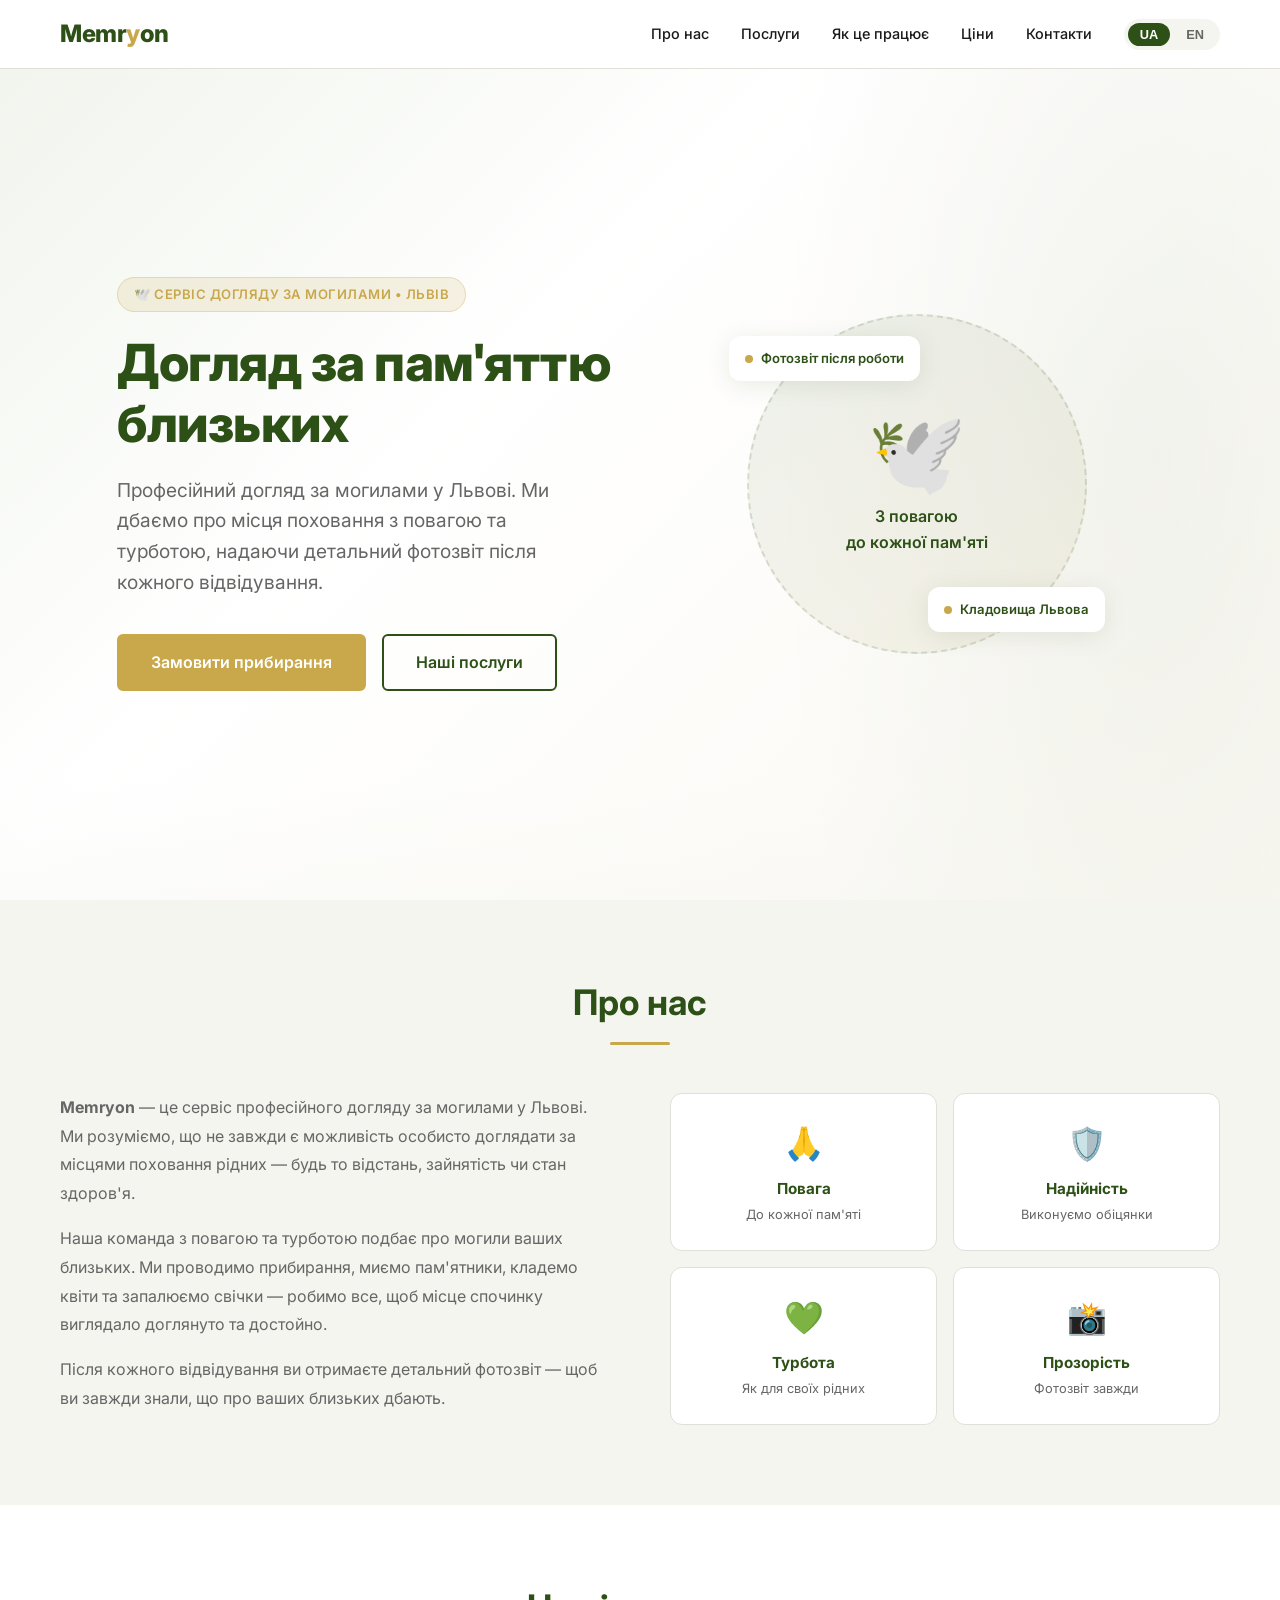
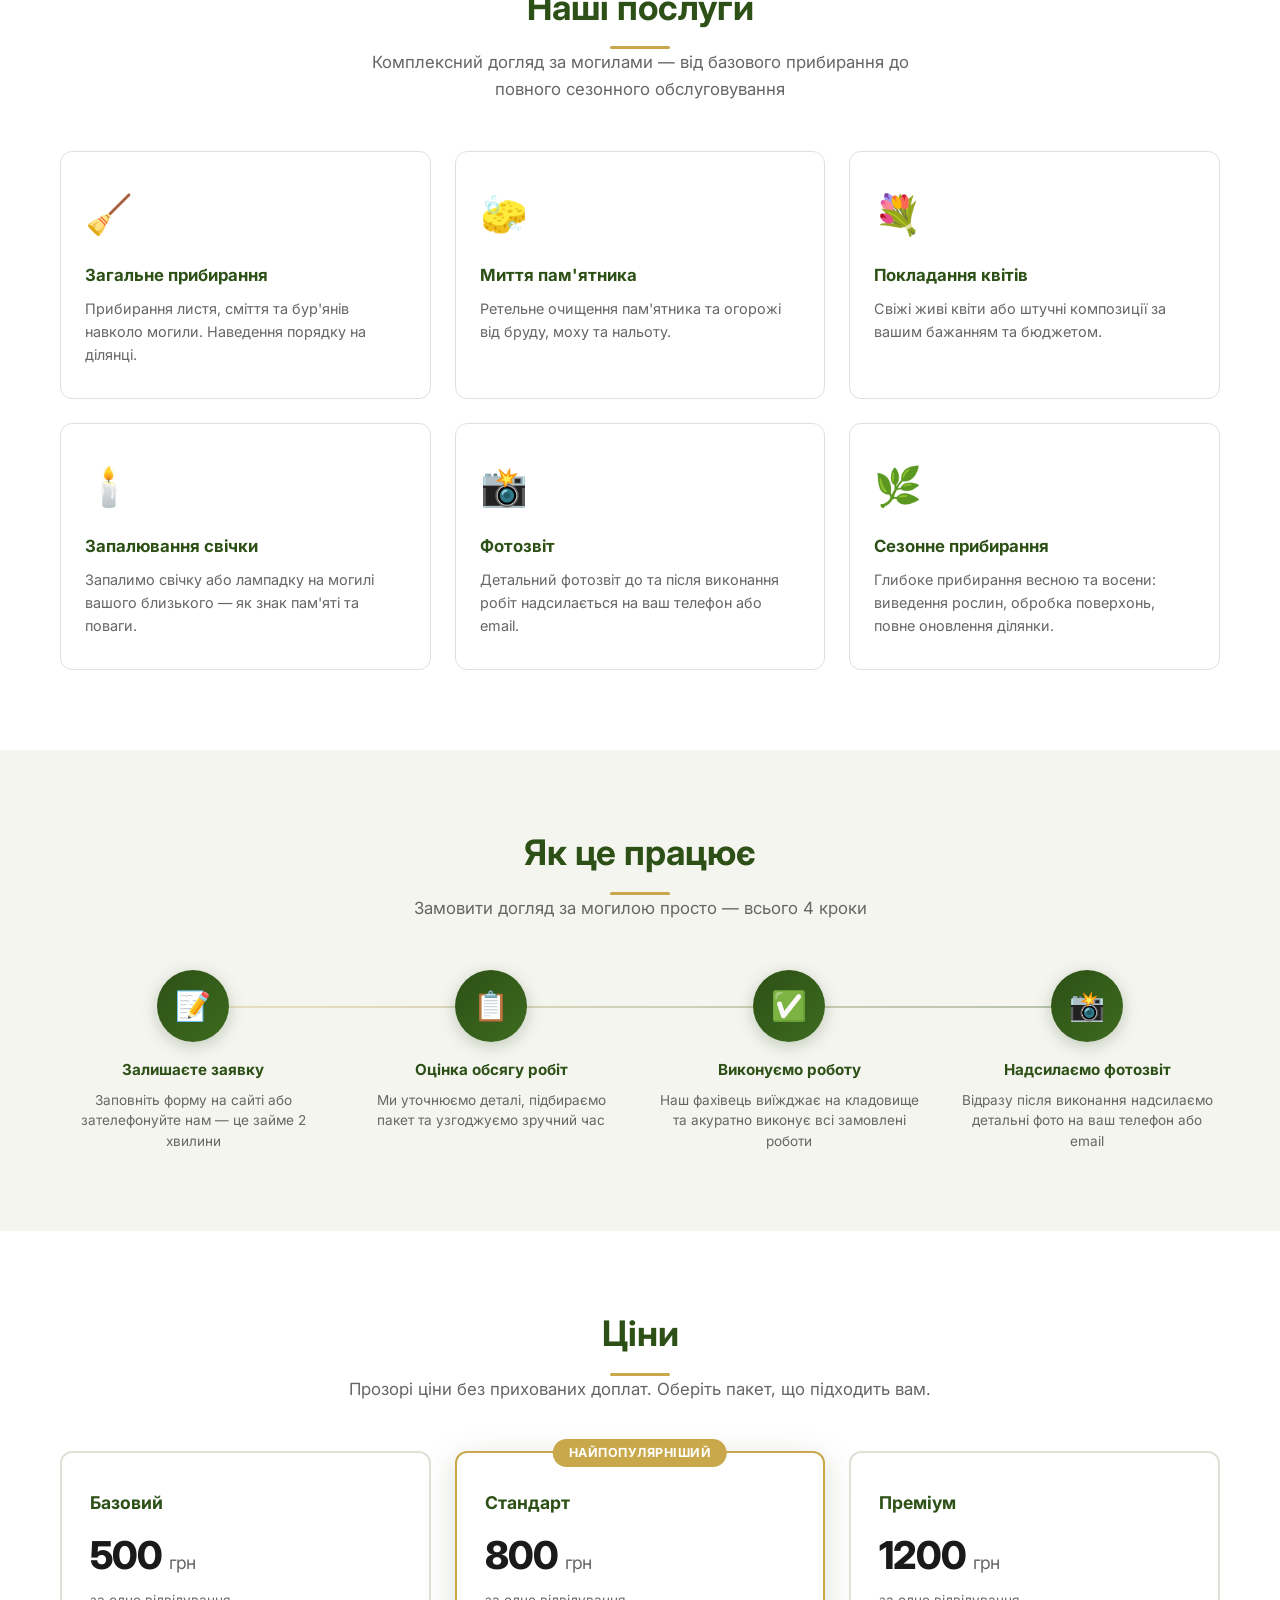
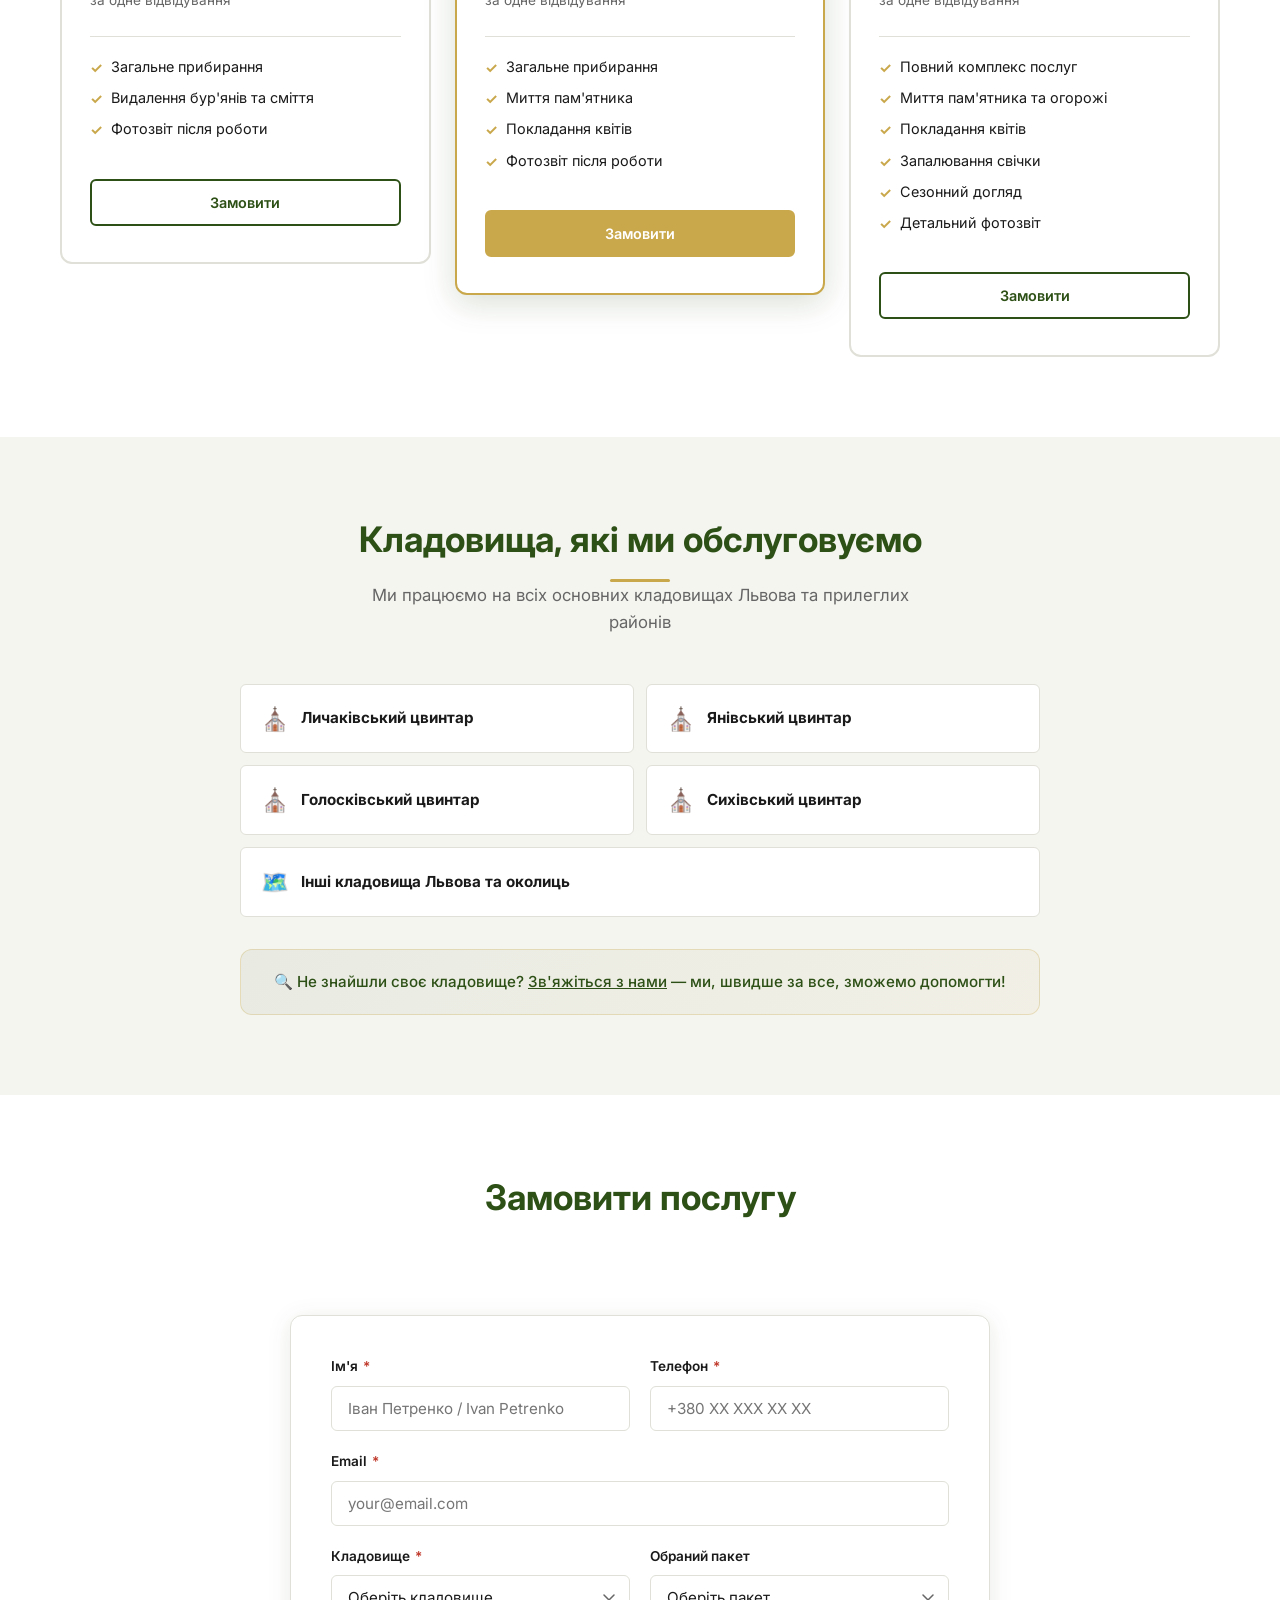
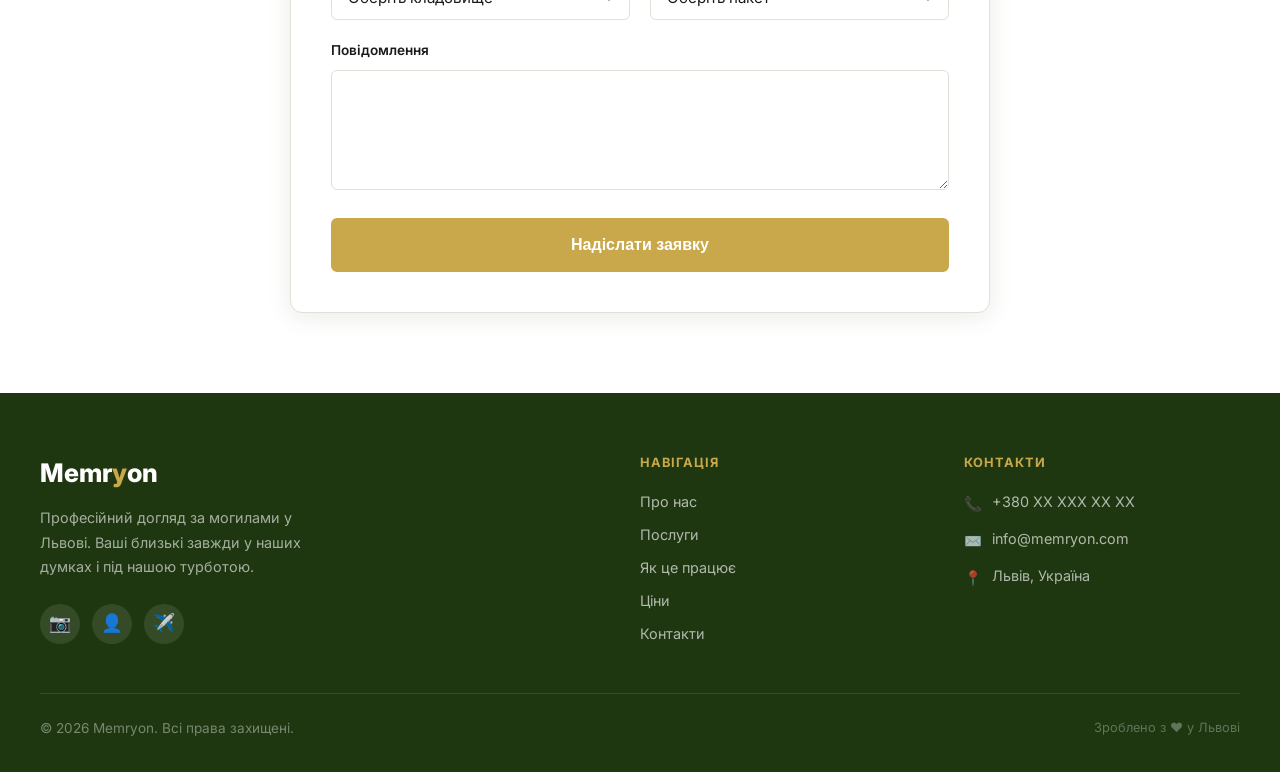
==== index.html @ b2688b0c "Create complete Memryon landing page (index.html, css/style.css, js/main.js) Co-authored-by: notaria" ====
<!DOCTYPE html>
<html lang="uk">
<head>
  <meta charset="UTF-8" />
  <meta name="viewport" content="width=device-width, initial-scale=1.0" />

  <!-- =====================================================
       SEO Meta Tags
  ====================================================== -->
  <title>Memryon — Догляд за могилами у Львові | Grave Care in Lviv</title>
  <meta name="description"
    content="Memryon — професійний догляд за могилами у Львові. Прибирання, миття пам'ятника, покладання квітів, фотозвіт. Professional grave care service in Lviv, Ukraine." />
  <meta name="keywords"
    content="догляд за могилами, прибирання могил, Львів, grave care, cemetery cleaning, Lviv, Memryon" />
  <meta name="author" content="Memryon" />
  <link rel="canonical" href="https://notariatlviv.github.io/memryon/" />

  <!-- Open Graph -->
  <meta property="og:type" content="website" />
  <meta property="og:url" content="https://notariatlviv.github.io/memryon/" />
  <meta property="og:title" content="Memryon — Догляд за могилами у Львові" />
  <meta property="og:description"
    content="Професійний догляд за могилами у Львові. Прибирання, фотозвіт, миття пам'ятника." />
  <!-- TODO: replace og:image with your actual preview image -->
  <meta property="og:image" content="https://notariatlviv.github.io/memryon/og-image.png" />
  <meta property="og:locale" content="uk_UA" />
  <meta property="og:locale:alternate" content="en_US" />

  <!-- Twitter Card -->
  <meta name="twitter:card" content="summary_large_image" />
  <meta name="twitter:title" content="Memryon — Догляд за могилами у Львові" />
  <meta name="twitter:description"
    content="Професійний догляд за могилами у Львові. Прибирання, фотозвіт, миття пам'ятника." />

  <!-- Favicon placeholder — replace with actual favicon files -->
  <link rel="icon" href="data:image/svg+xml,<svg xmlns='http://www.w3.org/2000/svg' viewBox='0 0 100 100'><text y='.9em' font-size='90'>🕊️</text></svg>" />

  <!-- Google Fonts: Inter -->
  <link rel="preconnect" href="https://fonts.googleapis.com" />
  <link rel="preconnect" href="https://fonts.gstatic.com" crossorigin />
  <link
    href="https://fonts.googleapis.com/css2?family=Inter:wght@400;500;600;700;800&display=swap"
    rel="stylesheet"
  />

  <!-- Stylesheet -->
  <link rel="stylesheet" href="css/style.css" />
</head>

<body>

  <!-- =====================================================
       HEADER / NAVIGATION
  ====================================================== -->
  <header class="header" role="banner">
    <div class="header__inner">

      <!-- Logo -->
      <a href="#hero" class="header__logo" aria-label="Memryon — на головну">
        Memr<span>y</span>on
      </a>

      <!-- Desktop Navigation -->
      <nav class="header__nav" aria-label="Головна навігація">
        <a href="#about" class="nav__link" data-lang="ua">Про нас</a>
        <a href="#about" class="nav__link" data-lang="en">About</a>

        <a href="#services" class="nav__link" data-lang="ua">Послуги</a>
        <a href="#services" class="nav__link" data-lang="en">Services</a>

        <a href="#how-it-works" class="nav__link" data-lang="ua">Як це працює</a>
        <a href="#how-it-works" class="nav__link" data-lang="en">How It Works</a>

        <a href="#pricing" class="nav__link" data-lang="ua">Ціни</a>
        <a href="#pricing" class="nav__link" data-lang="en">Pricing</a>

        <a href="#contact" class="nav__link" data-lang="ua">Контакти</a>
        <a href="#contact" class="nav__link" data-lang="en">Contact</a>

        <!-- Language switcher -->
        <div class="lang-switcher" role="group" aria-label="Language / Мова">
          <button class="lang-btn" data-lang-btn="ua" aria-label="Українська мова">UA</button>
          <button class="lang-btn" data-lang-btn="en" aria-label="English language">EN</button>
        </div>
      </nav>

      <!-- Hamburger (mobile) -->
      <button class="hamburger" aria-label="Відкрити меню" aria-expanded="false" aria-controls="mobile-nav">
        <span></span>
        <span></span>
        <span></span>
      </button>

    </div>
  </header>

  <!-- Mobile Navigation Menu -->
  <nav id="mobile-nav" class="mobile-nav" aria-label="Мобільна навігація">
    <a href="#about" class="nav__link" data-lang="ua">Про нас</a>
    <a href="#about" class="nav__link" data-lang="en">About</a>

    <a href="#services" class="nav__link" data-lang="ua">Послуги</a>
    <a href="#services" class="nav__link" data-lang="en">Services</a>

    <a href="#how-it-works" class="nav__link" data-lang="ua">Як це працює</a>
    <a href="#how-it-works" class="nav__link" data-lang="en">How It Works</a>

    <a href="#pricing" class="nav__link" data-lang="ua">Ціни</a>
    <a href="#pricing" class="nav__link" data-lang="en">Pricing</a>

    <a href="#contact" class="nav__link" data-lang="ua">Контакти</a>
    <a href="#contact" class="nav__link" data-lang="en">Contact</a>

    <div class="lang-switcher" role="group" aria-label="Language / Мова">
      <button class="lang-btn" data-lang-btn="ua">UA</button>
      <button class="lang-btn" data-lang-btn="en">EN</button>
    </div>
  </nav>

  <main>

    <!-- =====================================================
         1. HERO SECTION
    ====================================================== -->
    <section id="hero" class="hero" aria-labelledby="hero-title">
      <div class="hero__inner">

        <!-- Content -->
        <div class="hero__content">
          <div class="hero__badge reveal" data-lang="ua">🕊️ Сервіс догляду за могилами • Львів</div>
          <div class="hero__badge reveal" data-lang="en">🕊️ Grave Care Service • Lviv, Ukraine</div>

          <h1 id="hero-title" class="hero__title reveal delay-1" data-lang="ua">
            Догляд за пам'яттю<br />близьких
          </h1>
          <h1 class="hero__title reveal delay-1" data-lang="en">
            Caring for the Memory<br />of Loved Ones
          </h1>

          <p class="hero__subtitle reveal delay-2" data-lang="ua">
            Професійний догляд за могилами у Львові. Ми дбаємо про місця поховання з повагою та турботою, надаючи детальний фотозвіт після кожного відвідування.
          </p>
          <p class="hero__subtitle reveal delay-2" data-lang="en">
            Professional grave care service in Lviv. We tend to burial sites with respect and care, providing a detailed photo report after every visit.
          </p>

          <div class="hero__cta reveal delay-3">
            <a href="#contact" class="btn btn--primary" data-lang="ua">Замовити прибирання</a>
            <a href="#contact" class="btn btn--primary" data-lang="en">Order Cleaning</a>
            <a href="#services" class="btn btn--outline" data-lang="ua">Наші послуги</a>
            <a href="#services" class="btn btn--outline" data-lang="en">Our Services</a>
          </div>
        </div>

        <!-- Visual -->
        <div class="hero__visual reveal-right delay-2">
          <div class="hero__icon-block" aria-hidden="true">
            <span class="big-icon">🕊️</span>
            <span class="tagline" data-lang="ua">З повагою<br />до кожної пам'яті</span>
            <span class="tagline" data-lang="en">With Respect<br />for Every Memory</span>

            <div class="hero__float-badge hero__float-badge--tl">
              <span class="dot"></span>
              <span data-lang="ua">Фотозвіт після роботи</span>
              <span data-lang="en">Photo report after work</span>
            </div>
            <div class="hero__float-badge hero__float-badge--br">
              <span class="dot"></span>
              <span data-lang="ua">Кладовища Львова</span>
              <span data-lang="en">Lviv Cemeteries</span>
            </div>
          </div>
        </div>

      </div>
    </section>


    <!-- =====================================================
         2. ABOUT SECTION
    ====================================================== -->
    <section id="about" class="section section--alt" aria-labelledby="about-title">
      <div class="container">

        <h2 id="about-title" class="section-title reveal" data-lang="ua">Про нас</h2>
        <h2 class="section-title reveal" data-lang="en">About Us</h2>
        <span class="gold-line reveal"></span>

        <div class="about__grid" style="margin-top:48px;">

          <div class="about__text reveal-left">
            <div data-lang="ua">
              <p>
                <strong>Memryon</strong> — це сервіс професійного догляду за могилами у Львові. Ми розуміємо, що не завжди є можливість особисто доглядати за місцями поховання рідних — будь то відстань, зайнятість чи стан здоров'я.
              </p>
              <p>
                Наша команда з повагою та турботою подбає про могили ваших близьких. Ми проводимо прибирання, миємо пам'ятники, кладемо квіти та запалюємо свічки — робимо все, щоб місце спочинку виглядало доглянуто та достойно.
              </p>
              <p>
                Після кожного відвідування ви отримаєте детальний фотозвіт — щоб ви завжди знали, що про ваших близьких дбають.
              </p>
            </div>
            <div data-lang="en">
              <p>
                <strong>Memryon</strong> is a professional grave care service in Lviv. We understand that it is not always possible to personally tend to the resting places of loved ones — whether due to distance, busy schedules, or health.
              </p>
              <p>
                Our team cares for graves with respect and dedication. We clean, wash monuments, lay flowers, and light candles — everything to ensure the burial site looks well-tended and dignified.
              </p>
              <p>
                After every visit, you receive a detailed photo report — so you always know your loved ones are being cared for.
              </p>
            </div>
          </div>

          <!-- Values grid -->
          <div class="about__values">
            <div class="value-card reveal delay-1">
              <span class="value-card__icon" aria-hidden="true">🙏</span>
              <div class="value-card__title" data-lang="ua">Повага</div>
              <div class="value-card__title" data-lang="en">Respect</div>
              <div class="value-card__sub" data-lang="ua">До кожної пам'яті</div>
              <div class="value-card__sub" data-lang="en">To every memory</div>
            </div>

            <div class="value-card reveal delay-2">
              <span class="value-card__icon" aria-hidden="true">🛡️</span>
              <div class="value-card__title" data-lang="ua">Надійність</div>
              <div class="value-card__title" data-lang="en">Reliability</div>
              <div class="value-card__sub" data-lang="ua">Виконуємо обіцянки</div>
              <div class="value-card__sub" data-lang="en">We keep our promises</div>
            </div>

            <div class="value-card reveal delay-3">
              <span class="value-card__icon" aria-hidden="true">💚</span>
              <div class="value-card__title" data-lang="ua">Турбота</div>
              <div class="value-card__title" data-lang="en">Care</div>
              <div class="value-card__sub" data-lang="ua">Як для своїх рідних</div>
              <div class="value-card__sub" data-lang="en">As for our own family</div>
            </div>

            <div class="value-card reveal delay-4">
              <span class="value-card__icon" aria-hidden="true">📸</span>
              <div class="value-card__title" data-lang="ua">Прозорість</div>
              <div class="value-card__title" data-lang="en">Transparency</div>
              <div class="value-card__sub" data-lang="ua">Фотозвіт завжди</div>
              <div class="value-card__sub" data-lang="en">Always a photo report</div>
            </div>
          </div>

        </div>
      </div>
    </section>


    <!-- =====================================================
         3. SERVICES SECTION
    ====================================================== -->
    <section id="services" class="section" aria-labelledby="services-title">
      <div class="container">

        <h2 id="services-title" class="section-title reveal" data-lang="ua">Наші послуги</h2>
        <h2 class="section-title reveal" data-lang="en">Our Services</h2>
        <span class="gold-line reveal"></span>

        <p class="section-subtitle reveal" data-lang="ua">
          Комплексний догляд за могилами — від базового прибирання до повного сезонного обслуговування
        </p>
        <p class="section-subtitle reveal" data-lang="en">
          Comprehensive grave care — from basic cleaning to full seasonal maintenance
        </p>

        <div class="services__grid">

          <!-- Service 1 -->
          <article class="service-card reveal delay-1">
            <span class="service-card__icon" aria-hidden="true">🧹</span>
            <h3 class="service-card__title" data-lang="ua">Загальне прибирання</h3>
            <h3 class="service-card__title" data-lang="en">General Cleaning</h3>
            <p class="service-card__desc" data-lang="ua">
              Прибирання листя, сміття та бур'янів навколо могили. Наведення порядку на ділянці.
            </p>
            <p class="service-card__desc" data-lang="en">
              Cleaning leaves, debris, and weeds around the grave. Tidying the entire plot.
            </p>
          </article>

          <!-- Service 2 -->
          <article class="service-card reveal delay-2">
            <span class="service-card__icon" aria-hidden="true">🧽</span>
            <h3 class="service-card__title" data-lang="ua">Миття пам'ятника</h3>
            <h3 class="service-card__title" data-lang="en">Monument Washing</h3>
            <p class="service-card__desc" data-lang="ua">
              Ретельне очищення пам'ятника та огорожі від бруду, моху та нальоту.
            </p>
            <p class="service-card__desc" data-lang="en">
              Thorough cleaning of the monument and fence from dirt, moss, and deposits.
            </p>
          </article>

          <!-- Service 3 -->
          <article class="service-card reveal delay-3">
            <span class="service-card__icon" aria-hidden="true">💐</span>
            <h3 class="service-card__title" data-lang="ua">Покладання квітів</h3>
            <h3 class="service-card__title" data-lang="en">Flower Placement</h3>
            <p class="service-card__desc" data-lang="ua">
              Свіжі живі квіти або штучні композиції за вашим бажанням та бюджетом.
            </p>
            <p class="service-card__desc" data-lang="en">
              Fresh or artificial flowers and floral arrangements per your wishes and budget.
            </p>
          </article>

          <!-- Service 4 -->
          <article class="service-card reveal delay-4">
            <span class="service-card__icon" aria-hidden="true">🕯️</span>
            <h3 class="service-card__title" data-lang="ua">Запалювання свічки</h3>
            <h3 class="service-card__title" data-lang="en">Candle Lighting</h3>
            <p class="service-card__desc" data-lang="ua">
              Запалимо свічку або лампадку на могилі вашого близького — як знак пам'яті та поваги.
            </p>
            <p class="service-card__desc" data-lang="en">
              We'll light a candle or memorial lamp — as a sign of remembrance and respect.
            </p>
          </article>

          <!-- Service 5 -->
          <article class="service-card reveal delay-5">
            <span class="service-card__icon" aria-hidden="true">📸</span>
            <h3 class="service-card__title" data-lang="ua">Фотозвіт</h3>
            <h3 class="service-card__title" data-lang="en">Photo Report</h3>
            <p class="service-card__desc" data-lang="ua">
              Детальний фотозвіт до та після виконання робіт надсилається на ваш телефон або email.
            </p>
            <p class="service-card__desc" data-lang="en">
              A detailed before-and-after photo report is sent directly to your phone or email.
            </p>
          </article>

          <!-- Service 6 -->
          <article class="service-card reveal delay-6">
            <span class="service-card__icon" aria-hidden="true">🌿</span>
            <h3 class="service-card__title" data-lang="ua">Сезонне прибирання</h3>
            <h3 class="service-card__title" data-lang="en">Seasonal Cleaning</h3>
            <p class="service-card__desc" data-lang="ua">
              Глибоке прибирання весною та восени: виведення рослин, обробка поверхонь, повне оновлення ділянки.
            </p>
            <p class="service-card__desc" data-lang="en">
              Deep spring and autumn cleaning: removing plants, treating surfaces, full plot renewal.
            </p>
          </article>

        </div>
      </div>
    </section>


    <!-- =====================================================
         4. HOW IT WORKS
    ====================================================== -->
    <section id="how-it-works" class="section section--alt" aria-labelledby="how-title">
      <div class="container">

        <h2 id="how-title" class="section-title reveal" data-lang="ua">Як це працює</h2>
        <h2 class="section-title reveal" data-lang="en">How It Works</h2>
        <span class="gold-line reveal"></span>

        <p class="section-subtitle reveal" data-lang="ua">
          Замовити догляд за могилою просто — всього 4 кроки
        </p>
        <p class="section-subtitle reveal" data-lang="en">
          Ordering grave care is simple — just 4 steps
        </p>

        <div class="steps">

          <div class="step reveal delay-1">
            <div class="step__num" aria-hidden="true">📝</div>
            <h3 class="step__title" data-lang="ua">Залишаєте заявку</h3>
            <h3 class="step__title" data-lang="en">Submit a Request</h3>
            <p class="step__desc" data-lang="ua">Заповніть форму на сайті або зателефонуйте нам — це займе 2 хвилини</p>
            <p class="step__desc" data-lang="en">Fill out the form on the site or call us — it takes just 2 minutes</p>
          </div>

          <div class="step reveal delay-2">
            <div class="step__num" aria-hidden="true">📋</div>
            <h3 class="step__title" data-lang="ua">Оцінка обсягу робіт</h3>
            <h3 class="step__title" data-lang="en">Scope Assessment</h3>
            <p class="step__desc" data-lang="ua">Ми уточнюємо деталі, підбираємо пакет та узгоджуємо зручний час</p>
            <p class="step__desc" data-lang="en">We clarify details, select a package, and agree on a convenient time</p>
          </div>

          <div class="step reveal delay-3">
            <div class="step__num" aria-hidden="true">✅</div>
            <h3 class="step__title" data-lang="ua">Виконуємо роботу</h3>
            <h3 class="step__title" data-lang="en">We Complete the Work</h3>
            <p class="step__desc" data-lang="ua">Наш фахівець виїжджає на кладовище та акуратно виконує всі замовлені роботи</p>
            <p class="step__desc" data-lang="en">Our specialist visits the cemetery and carefully performs all ordered services</p>
          </div>

          <div class="step reveal delay-4">
            <div class="step__num" aria-hidden="true">📸</div>
            <h3 class="step__title" data-lang="ua">Надсилаємо фотозвіт</h3>
            <h3 class="step__title" data-lang="en">We Send the Photo Report</h3>
            <p class="step__desc" data-lang="ua">Відразу після виконання надсилаємо детальні фото на ваш телефон або email</p>
            <p class="step__desc" data-lang="en">Immediately after completion, we send detailed photos to your phone or email</p>
          </div>

        </div>
      </div>
    </section>


    <!-- =====================================================
         5. PRICING SECTION
    ====================================================== -->
    <section id="pricing" class="section" aria-labelledby="pricing-title">
      <div class="container">

        <h2 id="pricing-title" class="section-title reveal" data-lang="ua">Ціни</h2>
        <h2 class="section-title reveal" data-lang="en">Pricing</h2>
        <span class="gold-line reveal"></span>

        <p class="section-subtitle reveal" data-lang="ua">
          Прозорі ціни без прихованих доплат. Оберіть пакет, що підходить вам.
        </p>
        <p class="section-subtitle reveal" data-lang="en">
          Transparent pricing with no hidden fees. Choose the package that fits your needs.
        </p>

        <div class="pricing__grid">

          <!-- Basic -->
          <div class="price-card reveal delay-1">
            <div class="price-card__name" data-lang="ua">Базовий</div>
            <div class="price-card__name" data-lang="en">Basic</div>
            <div class="price-card__price">500 <span class="price-card__currency" data-lang="ua">грн</span><span class="price-card__currency" data-lang="en">UAH</span></div>
            <div class="price-card__period" data-lang="ua">за одне відвідування</div>
            <div class="price-card__period" data-lang="en">per visit</div>
            <div class="price-card__divider"></div>
            <ul class="price-card__features">
              <li data-lang="ua">Загальне прибирання</li>
              <li data-lang="en">General cleaning</li>
              <li data-lang="ua">Видалення бур'янів та сміття</li>
              <li data-lang="en">Weed and debris removal</li>
              <li data-lang="ua">Фотозвіт після роботи</li>
              <li data-lang="en">Photo report after work</li>
            </ul>
            <a href="#contact" class="btn btn--outline btn--sm" data-lang="ua">Замовити</a>
            <a href="#contact" class="btn btn--outline btn--sm" data-lang="en">Order Now</a>
          </div>

          <!-- Standard (popular) -->
          <div class="price-card price-card--popular reveal delay-2">
            <span class="popular-badge" data-lang="ua">Найпопулярніший</span>
            <span class="popular-badge" data-lang="en">Most Popular</span>
            <div class="price-card__name" data-lang="ua">Стандарт</div>
            <div class="price-card__name" data-lang="en">Standard</div>
            <div class="price-card__price">800 <span class="price-card__currency" data-lang="ua">грн</span><span class="price-card__currency" data-lang="en">UAH</span></div>
            <div class="price-card__period" data-lang="ua">за одне відвідування</div>
            <div class="price-card__period" data-lang="en">per visit</div>
            <div class="price-card__divider"></div>
            <ul class="price-card__features">
              <li data-lang="ua">Загальне прибирання</li>
              <li data-lang="en">General cleaning</li>
              <li data-lang="ua">Миття пам'ятника</li>
              <li data-lang="en">Monument washing</li>
              <li data-lang="ua">Покладання квітів</li>
              <li data-lang="en">Flower placement</li>
              <li data-lang="ua">Фотозвіт після роботи</li>
              <li data-lang="en">Photo report after work</li>
            </ul>
            <a href="#contact" class="btn btn--primary btn--sm" data-lang="ua">Замовити</a>
            <a href="#contact" class="btn btn--primary btn--sm" data-lang="en">Order Now</a>
          </div>

          <!-- Premium -->
          <div class="price-card reveal delay-3">
            <div class="price-card__name" data-lang="ua">Преміум</div>
            <div class="price-card__name" data-lang="en">Premium</div>
            <div class="price-card__price">1200 <span class="price-card__currency" data-lang="ua">грн</span><span class="price-card__currency" data-lang="en">UAH</span></div>
            <div class="price-card__period" data-lang="ua">за одне відвідування</div>
            <div class="price-card__period" data-lang="en">per visit</div>
            <div class="price-card__divider"></div>
            <ul class="price-card__features">
              <li data-lang="ua">Повний комплекс послуг</li>
              <li data-lang="en">Full service package</li>
              <li data-lang="ua">Миття пам'ятника та огорожі</li>
              <li data-lang="en">Monument and fence washing</li>
              <li data-lang="ua">Покладання квітів</li>
              <li data-lang="en">Flower placement</li>
              <li data-lang="ua">Запалювання свічки</li>
              <li data-lang="en">Candle lighting</li>
              <li data-lang="ua">Сезонний догляд</li>
              <li data-lang="en">Seasonal care</li>
              <li data-lang="ua">Детальний фотозвіт</li>
              <li data-lang="en">Detailed photo report</li>
            </ul>
            <a href="#contact" class="btn btn--outline btn--sm" data-lang="ua">Замовити</a>
            <a href="#contact" class="btn btn--outline btn--sm" data-lang="en">Order Now</a>
          </div>

        </div>
      </div>
    </section>


    <!-- =====================================================
         6. COVERAGE AREA
    ====================================================== -->
    <section id="coverage" class="section section--alt" aria-labelledby="coverage-title">
      <div class="container">
        <div class="coverage__inner">

          <h2 id="coverage-title" class="section-title reveal" data-lang="ua">Кладовища, які ми обслуговуємо</h2>
          <h2 class="section-title reveal" data-lang="en">Cemeteries We Serve</h2>
          <span class="gold-line reveal"></span>

          <p class="section-subtitle reveal" data-lang="ua">
            Ми працюємо на всіх основних кладовищах Львова та прилеглих районів
          </p>
          <p class="section-subtitle reveal" data-lang="en">
            We operate at all major cemeteries in Lviv and surrounding areas
          </p>

          <ul class="cemetery-list" aria-label="Список кладовищ">
            <li class="cemetery-item reveal delay-1">
              <span class="icon" aria-hidden="true">⛪</span>
              <div>
                <strong data-lang="ua">Личаківський цвинтар</strong>
                <strong data-lang="en">Lychakiv Cemetery</strong>
              </div>
            </li>
            <li class="cemetery-item reveal delay-2">
              <span class="icon" aria-hidden="true">⛪</span>
              <div>
                <strong data-lang="ua">Янівський цвинтар</strong>
                <strong data-lang="en">Yaniv Cemetery</strong>
              </div>
            </li>
            <li class="cemetery-item reveal delay-3">
              <span class="icon" aria-hidden="true">⛪</span>
              <div>
                <strong data-lang="ua">Голосківський цвинтар</strong>
                <strong data-lang="en">Holoskiv Cemetery</strong>
              </div>
            </li>
            <li class="cemetery-item reveal delay-4">
              <span class="icon" aria-hidden="true">⛪</span>
              <div>
                <strong data-lang="ua">Сихівський цвинтар</strong>
                <strong data-lang="en">Sykhiv Cemetery</strong>
              </div>
            </li>
            <li class="cemetery-item reveal delay-5" style="grid-column: 1 / -1;">
              <span class="icon" aria-hidden="true">🗺️</span>
              <div>
                <strong data-lang="ua">Інші кладовища Львова та околиць</strong>
                <strong data-lang="en">Other cemeteries in Lviv and surroundings</strong>
              </div>
            </li>
          </ul>

          <div class="coverage__note reveal">
            <span data-lang="ua">🔍 Не знайшли своє кладовище? <a href="#contact" style="color:inherit;text-decoration:underline;">Зв'яжіться з нами</a> — ми, швидше за все, зможемо допомогти!</span>
            <span data-lang="en">🔍 Can't find your cemetery? <a href="#contact" style="color:inherit;text-decoration:underline;">Contact us</a> — we can most likely help!</span>
          </div>

        </div>
      </div>
    </section>


    <!-- =====================================================
         7. CONTACT FORM
    ====================================================== -->
    <section id="contact" class="section" aria-labelledby="contact-title">
      <div class="container">
        <div class="contact__inner">

          <h2 id="contact-title" class="section-title reveal" data-lang="ua">Замовити послугу</h2>
          <h2 class="section-title reveal" data-lang="en">Order a Service</h2>
          <span class="gold-line reveal"></span>

          <p class="section-subtitle reveal" data-lang="ua">
            Заповніть форму — і ми зв'яжемося з вами протягом дня
          </p>
          <p class="section-subtitle reveal" data-lang="en">
            Fill out the form — and we'll contact you within the same day
          </p>

          <div class="contact__form reveal">

            <!-- Success message (hidden by default) -->
            <div id="form-success" class="form__success" role="alert" aria-live="polite">
              <span class="success-icon" aria-hidden="true">✅</span>
              <h3 data-lang="ua">Заявку надіслано!</h3>
              <h3 data-lang="en">Request Sent!</h3>
              <p data-lang="ua">Дякуємо! Ми зв'яжемося з вами найближчим часом.</p>
              <p data-lang="en">Thank you! We will contact you shortly.</p>
            </div>

            <!-- Form body -->
            <div id="form-body">
              <!-- Form error message (hidden by default) -->
              <div id="form-error" class="form__error" role="alert" aria-live="polite" style="display:none;"></div>
              <!--
                FORM ACTION:
                Replace "your@email.com" below with the actual business email address.
                FormSubmit.co will send all form submissions to that email.
                On first submission, FormSubmit will send a confirmation email to that address.
              -->
              <form
                id="contact-form"
                action="https://formsubmit.co/info@memryon.com"
                method="POST"
                novalidate
                aria-label="Форма замовлення послуги"
              >
                <!-- FormSubmit hidden settings -->
                <input type="hidden" name="_subject" value="Нова заявка з сайту Memryon" />
                <input type="hidden" name="_captcha" value="false" />
                <input type="hidden" name="_template" value="table" />
                <!-- Redirect after submission — uncomment and set URL if needed -->
                <!-- <input type="hidden" name="_next" value="https://notariatlviv.github.io/memryon/thank-you.html" /> -->

                <div class="form__grid">

                  <!-- Name -->
                  <div class="form__field">
                    <label class="form__label" for="field-name">
                      <span data-lang="ua">Ім'я <span class="required">*</span></span>
                      <span data-lang="en">Name <span class="required">*</span></span>
                    </label>
                    <input
                      class="form__input"
                      type="text"
                      id="field-name"
                      name="name"
                      required
                      autocomplete="name"
                      placeholder="Іван Петренко / Ivan Petrenko"
                    />
                  </div>

                  <!-- Phone -->
                  <div class="form__field">
                    <label class="form__label" for="field-phone">
                      <span data-lang="ua">Телефон <span class="required">*</span></span>
                      <span data-lang="en">Phone <span class="required">*</span></span>
                    </label>
                    <input
                      class="form__input"
                      type="tel"
                      id="field-phone"
                      name="phone"
                      required
                      autocomplete="tel"
                      placeholder="+380 XX XXX XX XX"
                    />
                  </div>

                  <!-- Email -->
                  <div class="form__field form__field--full">
                    <label class="form__label" for="field-email">
                      <span data-lang="ua">Email <span class="required">*</span></span>
                      <span data-lang="en">Email <span class="required">*</span></span>
                    </label>
                    <input
                      class="form__input"
                      type="email"
                      id="field-email"
                      name="email"
                      required
                      autocomplete="email"
                      placeholder="your@email.com"
                    />
                  </div>

                  <!-- Cemetery -->
                  <div class="form__field">
                    <label class="form__label" for="field-cemetery-ua" data-lang="ua">Кладовище <span class="required">*</span></label>
                    <label class="form__label" for="field-cemetery-en" data-lang="en">Cemetery <span class="required">*</span></label>
                    <select class="form__select" id="field-cemetery-ua" name="cemetery" required data-lang="ua">
                      <option value="" disabled selected>Оберіть кладовище</option>
                      <option value="Личаківський цвинтар">Личаківський цвинтар</option>
                      <option value="Янівський цвинтар">Янівський цвинтар</option>
                      <option value="Голосківський цвинтар">Голосківський цвинтар</option>
                      <option value="Сихівський цвинтар">Сихівський цвинтар</option>
                      <option value="Інше кладовище">Інше кладовище</option>
                    </select>
                    <select class="form__select" id="field-cemetery-en" name="cemetery" required data-lang="en">
                      <option value="" disabled selected>Select a cemetery</option>
                      <option value="Lychakiv Cemetery">Lychakiv Cemetery</option>
                      <option value="Yaniv Cemetery">Yaniv Cemetery</option>
                      <option value="Holoskiv Cemetery">Holoskiv Cemetery</option>
                      <option value="Sykhiv Cemetery">Sykhiv Cemetery</option>
                      <option value="Other cemetery">Other cemetery</option>
                    </select>
                  </div>

                  <!-- Package -->
                  <div class="form__field">
                    <label class="form__label" for="field-package-ua" data-lang="ua">Обраний пакет</label>
                    <label class="form__label" for="field-package-en" data-lang="en">Selected Package</label>
                    <select class="form__select" id="field-package-ua" name="package" data-lang="ua">
                      <option value="">Оберіть пакет</option>
                      <option value="Базовий — 500 грн">Базовий — 500 грн</option>
                      <option value="Стандарт — 800 грн">Стандарт — 800 грн</option>
                      <option value="Преміум — 1200 грн">Преміум — 1200 грн</option>
                    </select>
                    <select class="form__select" id="field-package-en" name="package" data-lang="en">
                      <option value="">Select a package</option>
                      <option value="Basic — 500 UAH">Basic — 500 UAH</option>
                      <option value="Standard — 800 UAH">Standard — 800 UAH</option>
                      <option value="Premium — 1200 UAH">Premium — 1200 UAH</option>
                    </select>
                  </div>

                  <!-- Message -->
                  <div class="form__field form__field--full">
                    <label class="form__label" for="field-message">
                      <span data-lang="ua">Повідомлення</span>
                      <span data-lang="en">Message</span>
                    </label>
                    <textarea
                      class="form__textarea"
                      id="field-message"
                      name="message"
                      placeholder=""
                      rows="4"
                    ></textarea>
                  </div>

                  <!-- Submit -->
                  <div class="form__field form__field--full">
                    <button type="submit" class="btn btn--primary form__submit">
                      <span data-lang="ua">Надіслати заявку</span>
                      <span data-lang="en">Submit Request</span>
                    </button>
                  </div>

                </div>
              </form>
            </div>

          </div>
        </div>
      </div>
    </section>

  </main>


  <!-- =====================================================
       FOOTER
  ====================================================== -->
  <footer class="footer" role="contentinfo">
    <div class="footer__inner">
      <div class="footer__grid">

        <!-- Brand column -->
        <div>
          <div class="footer__logo">Memr<span>y</span>on</div>
          <p class="footer__desc" data-lang="ua">
            Професійний догляд за могилами у Львові. Ваші близькі завжди у наших думках і під нашою турботою.
          </p>
          <p class="footer__desc" data-lang="en">
            Professional grave care in Lviv. Your loved ones are always in our thoughts and under our care.
          </p>
          <div class="footer__social" aria-label="Соціальні мережі">
            <!--
              SOCIAL LINKS:
              Replace "#" with actual social media profile URLs.
            -->
            <a href="#" class="social-link" aria-label="Instagram" rel="noopener noreferrer">📷</a>
            <a href="#" class="social-link" aria-label="Facebook" rel="noopener noreferrer">👤</a>
            <a href="#" class="social-link" aria-label="Telegram" rel="noopener noreferrer">✈️</a>
          </div>
        </div>

        <!-- Navigation column -->
        <div>
          <div class="footer__heading" data-lang="ua">Навігація</div>
          <div class="footer__heading" data-lang="en">Navigation</div>
          <nav class="footer__links" aria-label="Footer navigation">
            <a href="#about" data-lang="ua">Про нас</a>
            <a href="#about" data-lang="en">About</a>
            <a href="#services" data-lang="ua">Послуги</a>
            <a href="#services" data-lang="en">Services</a>
            <a href="#how-it-works" data-lang="ua">Як це працює</a>
            <a href="#how-it-works" data-lang="en">How It Works</a>
            <a href="#pricing" data-lang="ua">Ціни</a>
            <a href="#pricing" data-lang="en">Pricing</a>
            <a href="#contact" data-lang="ua">Контакти</a>
            <a href="#contact" data-lang="en">Contact</a>
          </nav>
        </div>

        <!-- Contacts column -->
        <div>
          <div class="footer__heading" data-lang="ua">Контакти</div>
          <div class="footer__heading" data-lang="en">Contacts</div>
          <div class="footer__contacts">
            <!--
              CONTACT INFO:
              Replace placeholder values with actual business contacts.
            -->
            <div class="contact-item">
              <span class="icon" aria-hidden="true">📞</span>
              <!-- TODO: Replace with actual phone number -->
              <a href="tel:+380XXXXXXXXX" style="color:inherit;">+380 XX XXX XX XX</a>
            </div>
            <div class="contact-item">
              <span class="icon" aria-hidden="true">✉️</span>
              <!-- TODO: Replace with actual email address -->
              <a href="mailto:info@memryon.com" style="color:inherit;">info@memryon.com</a>
            </div>
            <div class="contact-item">
              <span class="icon" aria-hidden="true">📍</span>
              <span data-lang="ua">Львів, Україна</span>
              <span data-lang="en">Lviv, Ukraine</span>
            </div>
          </div>
        </div>

      </div>

      <div class="footer__bottom">
        <div class="footer__copy">
          <span data-lang="ua">© 2026 Memryon. Всі права захищені.</span>
          <span data-lang="en">© 2026 Memryon. All rights reserved.</span>
        </div>
        <div class="footer__made" data-lang="ua">Зроблено з ❤️ у Львові</div>
        <div class="footer__made" data-lang="en">Made with ❤️ in Lviv</div>
      </div>
    </div>
  </footer>

  <!-- JavaScript -->
  <script src="js/main.js"></script>

</body>
</html>
---- css/style.css ----
/* ==========================================================================
   Memryon — Grave Care Service Landing Page
   Style: Modern Minimalism, mobile-first
   Colors:
     Primary:    #2D5016 (dark green)
     Background: #FFFFFF / #F5F5F0 (light grey)
     Accent:     #C9A84C (gold)
     Text:       #1A1A1A
   ========================================================================== */

/* ---------- Reset & Base ---------- */
*, *::before, *::after {
  box-sizing: border-box;
  margin: 0;
  padding: 0;
}

html {
  scroll-behavior: smooth;
  font-size: 16px;
}

body {
  font-family: 'Inter', sans-serif;
  color: #1A1A1A;
  background: #FFFFFF;
  line-height: 1.6;
  overflow-x: hidden;
}

img {
  max-width: 100%;
  display: block;
}

a {
  text-decoration: none;
  color: inherit;
}

ul {
  list-style: none;
}

/* ---------- CSS Custom Properties ---------- */
:root {
  --green: #2D5016;
  --green-light: #3d6b1f;
  --green-dark: #1e3710;
  --gold: #C9A84C;
  --gold-light: #d4b46a;
  --bg: #FFFFFF;
  --bg-alt: #F5F5F0;
  --text: #1A1A1A;
  --text-muted: #666666;
  --border: #E0E0D8;
  --shadow: 0 4px 24px rgba(45, 80, 22, 0.10);
  --shadow-hover: 0 8px 32px rgba(45, 80, 22, 0.18);
  --radius: 12px;
  --radius-sm: 6px;
  --transition: 0.3s ease;
  --max-width: 1200px;
  --section-pad: 80px 20px;
}

/* ---------- Scroll Animation Utility ---------- */
.reveal {
  opacity: 0;
  transform: translateY(32px);
  transition: opacity 0.7s ease, transform 0.7s ease;
}

.reveal.visible {
  opacity: 1;
  transform: translateY(0);
}

.reveal-left {
  opacity: 0;
  transform: translateX(-32px);
  transition: opacity 0.7s ease, transform 0.7s ease;
}

.reveal-left.visible {
  opacity: 1;
  transform: translateX(0);
}

.reveal-right {
  opacity: 0;
  transform: translateX(32px);
  transition: opacity 0.7s ease, transform 0.7s ease;
}

.reveal-right.visible {
  opacity: 1;
  transform: translateX(0);
}

/* Stagger delay helpers */
.delay-1 { transition-delay: 0.1s; }
.delay-2 { transition-delay: 0.2s; }
.delay-3 { transition-delay: 0.3s; }
.delay-4 { transition-delay: 0.4s; }
.delay-5 { transition-delay: 0.5s; }
.delay-6 { transition-delay: 0.6s; }

/* ---------- Container ---------- */
.container {
  max-width: var(--max-width);
  margin: 0 auto;
  padding: 0 20px;
}

/* ---------- Section Common ---------- */
.section {
  padding: var(--section-pad);
}

.section--alt {
  background: var(--bg-alt);
}

.section-title {
  font-size: clamp(1.6rem, 4vw, 2.2rem);
  font-weight: 700;
  color: var(--green);
  text-align: center;
  margin-bottom: 12px;
  line-height: 1.3;
}

.section-subtitle {
  font-size: 1.05rem;
  color: var(--text-muted);
  text-align: center;
  max-width: 600px;
  margin: 0 auto 48px;
}

.gold-line {
  display: block;
  width: 60px;
  height: 3px;
  background: var(--gold);
  margin: 16px auto 0;
  border-radius: 2px;
}

/* ---------- Buttons ---------- */
.btn {
  display: inline-block;
  padding: 14px 32px;
  border-radius: var(--radius-sm);
  font-size: 1rem;
  font-weight: 600;
  cursor: pointer;
  transition: background var(--transition), color var(--transition),
              transform var(--transition), box-shadow var(--transition);
  border: 2px solid transparent;
}

.btn--primary {
  background: var(--gold);
  color: #fff;
  border-color: var(--gold);
}

.btn--primary:hover,
.btn--primary:focus {
  background: var(--gold-light);
  border-color: var(--gold-light);
  transform: translateY(-2px);
  box-shadow: 0 6px 20px rgba(201, 168, 76, 0.4);
}

.btn--outline {
  background: transparent;
  color: var(--green);
  border-color: var(--green);
}

.btn--outline:hover,
.btn--outline:focus {
  background: var(--green);
  color: #fff;
  transform: translateY(-2px);
  box-shadow: var(--shadow-hover);
}

.btn--sm {
  padding: 10px 24px;
  font-size: 0.9rem;
}

/* ---------- HEADER / NAVIGATION ---------- */
.header {
  position: fixed;
  top: 0;
  left: 0;
  right: 0;
  z-index: 1000;
  background: rgba(255, 255, 255, 0.97);
  backdrop-filter: blur(10px);
  border-bottom: 1px solid var(--border);
  transition: box-shadow var(--transition);
}

.header.scrolled {
  box-shadow: 0 2px 20px rgba(0,0,0,0.08);
}

.header__inner {
  max-width: var(--max-width);
  margin: 0 auto;
  padding: 0 20px;
  display: flex;
  align-items: center;
  justify-content: space-between;
  height: 68px;
}

.header__logo {
  font-size: 1.5rem;
  font-weight: 800;
  color: var(--green);
  letter-spacing: -0.5px;
}

.header__logo span {
  color: var(--gold);
}

.header__nav {
  display: flex;
  align-items: center;
  gap: 32px;
}

.nav__link {
  font-size: 0.9rem;
  font-weight: 500;
  color: var(--text);
  transition: color var(--transition);
  position: relative;
}

.nav__link::after {
  content: '';
  position: absolute;
  bottom: -4px;
  left: 0;
  width: 0;
  height: 2px;
  background: var(--gold);
  transition: width var(--transition);
}

.nav__link:hover {
  color: var(--green);
}

.nav__link:hover::after {
  width: 100%;
}

/* Language switcher */
.lang-switcher {
  display: flex;
  align-items: center;
  gap: 4px;
  background: var(--bg-alt);
  border-radius: 20px;
  padding: 4px;
}

.lang-btn {
  background: none;
  border: none;
  padding: 4px 12px;
  border-radius: 16px;
  font-size: 0.8rem;
  font-weight: 600;
  cursor: pointer;
  color: var(--text-muted);
  transition: background var(--transition), color var(--transition);
}

.lang-btn.active {
  background: var(--green);
  color: #fff;
}

.lang-btn:hover:not(.active) {
  color: var(--green);
}

/* Hamburger */
.hamburger {
  display: none;
  flex-direction: column;
  gap: 5px;
  cursor: pointer;
  padding: 4px;
  background: none;
  border: none;
}

.hamburger span {
  display: block;
  width: 24px;
  height: 2px;
  background: var(--green);
  border-radius: 2px;
  transition: transform var(--transition), opacity var(--transition);
}

.hamburger.open span:nth-child(1) {
  transform: translateY(7px) rotate(45deg);
}

.hamburger.open span:nth-child(2) {
  opacity: 0;
}

.hamburger.open span:nth-child(3) {
  transform: translateY(-7px) rotate(-45deg);
}

/* Mobile nav */
.mobile-nav {
  display: none;
  position: fixed;
  top: 68px;
  left: 0;
  right: 0;
  background: #fff;
  padding: 24px 20px 32px;
  border-bottom: 1px solid var(--border);
  box-shadow: 0 8px 32px rgba(0,0,0,0.1);
  z-index: 999;
  flex-direction: column;
  gap: 0;
}

.mobile-nav.open {
  display: flex;
}

.mobile-nav .nav__link {
  font-size: 1.05rem;
  padding: 14px 0;
  border-bottom: 1px solid var(--border);
  display: block;
}

.mobile-nav .nav__link:last-child {
  border-bottom: none;
}

.mobile-nav .lang-switcher {
  margin-top: 20px;
  align-self: flex-start;
}

/* ---------- HERO SECTION ---------- */
.hero {
  padding-top: 68px;
  min-height: 100vh;
  display: flex;
  align-items: center;
  background: linear-gradient(135deg, #f0f4ec 0%, #ffffff 40%, #faf8f2 100%);
  position: relative;
  overflow: hidden;
}

.hero::before {
  content: '';
  position: absolute;
  top: -50%;
  right: -20%;
  width: 60%;
  height: 200%;
  background: radial-gradient(ellipse, rgba(45,80,22,0.05) 0%, transparent 70%);
  pointer-events: none;
}

.hero::after {
  content: '';
  position: absolute;
  bottom: 0;
  left: 0;
  right: 0;
  height: 120px;
  background: linear-gradient(to bottom, transparent, rgba(245,245,240,0.3));
  pointer-events: none;
}

.hero__inner {
  max-width: var(--max-width);
  margin: 0 auto;
  padding: 60px 20px;
  display: grid;
  grid-template-columns: 1fr 1fr;
  gap: 60px;
  align-items: center;
  position: relative;
  z-index: 1;
}

.hero__badge {
  display: inline-block;
  background: rgba(201, 168, 76, 0.15);
  color: var(--gold);
  border: 1px solid rgba(201, 168, 76, 0.3);
  padding: 6px 16px;
  border-radius: 20px;
  font-size: 0.82rem;
  font-weight: 600;
  letter-spacing: 0.5px;
  text-transform: uppercase;
  margin-bottom: 20px;
}

.hero__title {
  font-size: clamp(2rem, 5vw, 3.2rem);
  font-weight: 800;
  color: var(--green);
  line-height: 1.2;
  margin-bottom: 20px;
  letter-spacing: -0.5px;
}

.hero__subtitle {
  font-size: clamp(1rem, 2vw, 1.2rem);
  color: var(--text-muted);
  margin-bottom: 36px;
  max-width: 480px;
}

.hero__cta {
  display: flex;
  gap: 16px;
  flex-wrap: wrap;
  align-items: center;
}

.hero__visual {
  display: flex;
  justify-content: center;
  align-items: center;
}

.hero__icon-block {
  width: 340px;
  height: 340px;
  border-radius: 50%;
  background: linear-gradient(145deg, rgba(45,80,22,0.08), rgba(201,168,76,0.08));
  border: 2px dashed rgba(45,80,22,0.15);
  display: flex;
  flex-direction: column;
  align-items: center;
  justify-content: center;
  gap: 12px;
  position: relative;
}

.hero__icon-block .big-icon {
  font-size: 5rem;
  line-height: 1;
}

.hero__icon-block .tagline {
  font-size: 1rem;
  color: var(--green);
  font-weight: 600;
  text-align: center;
  padding: 0 20px;
}

/* Floating badge on hero visual */
.hero__float-badge {
  position: absolute;
  background: #fff;
  border-radius: var(--radius);
  padding: 12px 16px;
  box-shadow: var(--shadow);
  display: flex;
  align-items: center;
  gap: 8px;
  font-size: 0.82rem;
  font-weight: 600;
  color: var(--green);
  white-space: nowrap;
}

.hero__float-badge--tl {
  top: 20px;
  left: -20px;
}

.hero__float-badge--br {
  bottom: 20px;
  right: -20px;
}

.hero__float-badge .dot {
  width: 8px;
  height: 8px;
  border-radius: 50%;
  background: var(--gold);
  flex-shrink: 0;
}

/* ---------- ABOUT SECTION ---------- */
.about__grid {
  display: grid;
  grid-template-columns: 1fr 1fr;
  gap: 60px;
  align-items: start;
}

.about__text p {
  color: var(--text-muted);
  margin-bottom: 16px;
  font-size: 1rem;
  line-height: 1.8;
}

.about__text p:last-child {
  margin-bottom: 0;
}

.about__values {
  display: grid;
  grid-template-columns: 1fr 1fr;
  gap: 16px;
}

.value-card {
  background: var(--bg);
  border: 1px solid var(--border);
  border-radius: var(--radius);
  padding: 24px 20px;
  text-align: center;
  transition: transform var(--transition), box-shadow var(--transition);
}

.value-card:hover {
  transform: translateY(-4px);
  box-shadow: var(--shadow);
}

.value-card__icon {
  font-size: 2rem;
  margin-bottom: 8px;
  display: block;
}

.value-card__title {
  font-size: 0.95rem;
  font-weight: 700;
  color: var(--green);
  margin-bottom: 4px;
}

.value-card__sub {
  font-size: 0.8rem;
  color: var(--text-muted);
}

/* ---------- SERVICES SECTION ---------- */
.services__grid {
  display: grid;
  grid-template-columns: repeat(3, 1fr);
  gap: 24px;
}

.service-card {
  background: var(--bg);
  border: 1px solid var(--border);
  border-radius: var(--radius);
  padding: 32px 24px;
  transition: transform var(--transition), box-shadow var(--transition),
              border-color var(--transition);
}

.service-card:hover {
  transform: translateY(-6px);
  box-shadow: var(--shadow-hover);
  border-color: var(--gold);
}

.service-card__icon {
  font-size: 2.4rem;
  margin-bottom: 16px;
  display: block;
}

.service-card__title {
  font-size: 1.05rem;
  font-weight: 700;
  color: var(--green);
  margin-bottom: 8px;
}

.service-card__desc {
  font-size: 0.9rem;
  color: var(--text-muted);
  line-height: 1.6;
}

/* ---------- HOW IT WORKS ---------- */
.steps {
  display: grid;
  grid-template-columns: repeat(4, 1fr);
  gap: 32px;
  position: relative;
}

.steps::before {
  content: '';
  position: absolute;
  top: 36px;
  left: calc(12.5% + 20px);
  right: calc(12.5% + 20px);
  height: 2px;
  background: linear-gradient(to right, var(--gold), var(--green));
  opacity: 0.3;
}

.step {
  text-align: center;
  position: relative;
  z-index: 1;
}

.step__num {
  width: 72px;
  height: 72px;
  border-radius: 50%;
  background: linear-gradient(135deg, var(--green), var(--green-light));
  color: #fff;
  display: flex;
  align-items: center;
  justify-content: center;
  margin: 0 auto 16px;
  font-size: 1.8rem;
  box-shadow: 0 4px 16px rgba(45,80,22,0.25);
}

.step__title {
  font-size: 0.95rem;
  font-weight: 700;
  color: var(--green);
  margin-bottom: 8px;
}

.step__desc {
  font-size: 0.85rem;
  color: var(--text-muted);
  line-height: 1.5;
}

/* ---------- PRICING SECTION ---------- */
.pricing__grid {
  display: grid;
  grid-template-columns: repeat(3, 1fr);
  gap: 24px;
  align-items: start;
}

.price-card {
  background: var(--bg);
  border: 2px solid var(--border);
  border-radius: var(--radius);
  padding: 36px 28px;
  position: relative;
  transition: transform var(--transition), box-shadow var(--transition);
  display: flex;
  flex-direction: column;
}

.price-card:hover {
  transform: translateY(-6px);
  box-shadow: var(--shadow-hover);
}

.price-card--popular {
  border-color: var(--gold);
  transform: scale(1.04);
  box-shadow: var(--shadow-hover);
}

.price-card--popular:hover {
  transform: scale(1.04) translateY(-6px);
}

.popular-badge {
  position: absolute;
  top: -14px;
  left: 50%;
  transform: translateX(-50%);
  background: var(--gold);
  color: #fff;
  font-size: 0.78rem;
  font-weight: 700;
  padding: 4px 16px;
  border-radius: 20px;
  white-space: nowrap;
  letter-spacing: 0.5px;
  text-transform: uppercase;
}

.price-card__name {
  font-size: 1.1rem;
  font-weight: 700;
  color: var(--green);
  margin-bottom: 8px;
}

.price-card__price {
  font-size: 2.4rem;
  font-weight: 800;
  color: var(--text);
  margin-bottom: 4px;
  letter-spacing: -1px;
}

.price-card__currency {
  font-size: 1.1rem;
  font-weight: 400;
  color: var(--text-muted);
}

.price-card__period {
  font-size: 0.85rem;
  color: var(--text-muted);
  margin-bottom: 24px;
}

.price-card__divider {
  height: 1px;
  background: var(--border);
  margin-bottom: 20px;
}

.price-card__features {
  flex: 1;
  margin-bottom: 28px;
}

.price-card__features li {
  display: flex;
  align-items: flex-start;
  gap: 8px;
  font-size: 0.9rem;
  color: var(--text);
  margin-bottom: 10px;
  line-height: 1.4;
}

.price-card__features li::before {
  content: '✓';
  color: var(--gold);
  font-weight: 700;
  flex-shrink: 0;
  margin-top: 1px;
}

.price-card .btn {
  width: 100%;
  text-align: center;
}

/* ---------- COVERAGE SECTION ---------- */
.coverage__inner {
  max-width: 800px;
  margin: 0 auto;
  text-align: center;
}

.cemetery-list {
  display: grid;
  grid-template-columns: repeat(2, 1fr);
  gap: 12px;
  margin-bottom: 32px;
  text-align: left;
}

.cemetery-item {
  background: var(--bg);
  border: 1px solid var(--border);
  border-radius: var(--radius-sm);
  padding: 16px 20px;
  display: flex;
  align-items: center;
  gap: 12px;
  font-size: 0.95rem;
  font-weight: 500;
  color: var(--text);
  transition: border-color var(--transition), transform var(--transition);
}

.cemetery-item:hover {
  border-color: var(--gold);
  transform: translateX(4px);
}

.cemetery-item .icon {
  font-size: 1.4rem;
  flex-shrink: 0;
}

.coverage__note {
  background: linear-gradient(135deg, rgba(45,80,22,0.06), rgba(201,168,76,0.06));
  border: 1px solid rgba(201,168,76,0.3);
  border-radius: var(--radius);
  padding: 20px 28px;
  font-size: 0.95rem;
  color: var(--green);
  font-weight: 500;
}

/* ---------- CONTACT FORM SECTION ---------- */
.contact__inner {
  max-width: 700px;
  margin: 0 auto;
}

.contact__form {
  background: var(--bg);
  border: 1px solid var(--border);
  border-radius: var(--radius);
  padding: 40px;
  box-shadow: var(--shadow);
}

.form__grid {
  display: grid;
  grid-template-columns: 1fr 1fr;
  gap: 20px;
}

.form__field {
  display: flex;
  flex-direction: column;
  gap: 8px;
}

.form__field--full {
  grid-column: 1 / -1;
}

.form__label {
  font-size: 0.85rem;
  font-weight: 600;
  color: var(--text);
}

.form__label .required {
  color: #c0392b;
  margin-left: 2px;
}

.form__input,
.form__select,
.form__textarea {
  padding: 12px 16px;
  border: 1.5px solid var(--border);
  border-radius: var(--radius-sm);
  font-family: 'Inter', sans-serif;
  font-size: 0.95rem;
  color: var(--text);
  background: var(--bg);
  transition: border-color var(--transition), box-shadow var(--transition);
  outline: none;
  width: 100%;
}

.form__input:focus,
.form__select:focus,
.form__textarea:focus {
  border-color: var(--green);
  box-shadow: 0 0 0 3px rgba(45, 80, 22, 0.1);
}

.form__textarea {
  resize: vertical;
  min-height: 120px;
}

.form__select {
  appearance: none;
  background-image: url("data:image/svg+xml,%3Csvg xmlns='http://www.w3.org/2000/svg' width='12' height='8' fill='none' viewBox='0 0 12 8'%3E%3Cpath d='M1 1l5 5 5-5' stroke='%23666' stroke-width='1.5' stroke-linecap='round' stroke-linejoin='round'/%3E%3C/svg%3E");
  background-repeat: no-repeat;
  background-position: right 14px center;
  padding-right: 40px;
  cursor: pointer;
}

.form__submit {
  width: 100%;
  padding: 16px;
  font-size: 1rem;
  margin-top: 8px;
}

/* Form error message */
.form__error {
  background: #fef2f2;
  border: 1px solid #fca5a5;
  border-radius: var(--radius-sm);
  color: #b91c1c;
  padding: 12px 16px;
  font-size: 0.9rem;
  margin-bottom: 16px;
}

/* Form success message */
.form__success {
  display: none;
  text-align: center;
  padding: 32px;
}

.form__success.show {
  display: block;
}

.form__success .success-icon {
  font-size: 3rem;
  margin-bottom: 16px;
  display: block;
}

.form__success h3 {
  font-size: 1.3rem;
  color: var(--green);
  margin-bottom: 8px;
}

.form__success p {
  color: var(--text-muted);
  font-size: 0.95rem;
}

/* ---------- FOOTER ---------- */
.footer {
  background: var(--green-dark);
  color: #e8e8e4;
  padding: 60px 20px 32px;
}

.footer__inner {
  max-width: var(--max-width);
  margin: 0 auto;
}

.footer__grid {
  display: grid;
  grid-template-columns: 2fr 1fr 1fr;
  gap: 48px;
  margin-bottom: 48px;
}

.footer__logo {
  font-size: 1.6rem;
  font-weight: 800;
  color: #fff;
  margin-bottom: 12px;
}

.footer__logo span {
  color: var(--gold);
}

.footer__desc {
  font-size: 0.9rem;
  color: rgba(255,255,255,0.6);
  line-height: 1.7;
  margin-bottom: 24px;
  max-width: 280px;
}

.footer__social {
  display: flex;
  gap: 12px;
}

.social-link {
  width: 40px;
  height: 40px;
  border-radius: 50%;
  background: rgba(255,255,255,0.1);
  display: flex;
  align-items: center;
  justify-content: center;
  font-size: 1.1rem;
  transition: background var(--transition), transform var(--transition);
}

.social-link:hover {
  background: var(--gold);
  transform: translateY(-3px);
}

.footer__heading {
  font-size: 0.8rem;
  font-weight: 700;
  text-transform: uppercase;
  letter-spacing: 1px;
  color: var(--gold);
  margin-bottom: 16px;
}

.footer__links {
  display: flex;
  flex-direction: column;
  gap: 10px;
}

.footer__links a {
  font-size: 0.9rem;
  color: rgba(255,255,255,0.65);
  transition: color var(--transition);
}

.footer__links a:hover {
  color: var(--gold);
}

.footer__contacts {
  display: flex;
  flex-direction: column;
  gap: 12px;
}

.contact-item {
  display: flex;
  align-items: flex-start;
  gap: 10px;
  font-size: 0.9rem;
  color: rgba(255,255,255,0.65);
}

.contact-item .icon {
  flex-shrink: 0;
  margin-top: 2px;
}

.footer__bottom {
  border-top: 1px solid rgba(255,255,255,0.1);
  padding-top: 24px;
  display: flex;
  align-items: center;
  justify-content: space-between;
  flex-wrap: wrap;
  gap: 12px;
}

.footer__copy {
  font-size: 0.85rem;
  color: rgba(255,255,255,0.4);
}

.footer__made {
  font-size: 0.8rem;
  color: rgba(255,255,255,0.3);
}

/* ---------- RESPONSIVE — Tablet ---------- */
@media (max-width: 1024px) {
  .services__grid {
    grid-template-columns: repeat(2, 1fr);
  }

  .steps {
    grid-template-columns: repeat(2, 1fr);
    gap: 40px;
  }

  .steps::before {
    display: none;
  }

  .footer__grid {
    grid-template-columns: 1fr 1fr;
  }
}

/* ---------- RESPONSIVE — Mobile ---------- */
@media (max-width: 768px) {
  :root {
    --section-pad: 60px 20px;
  }

  /* Header */
  .header__nav {
    display: none;
  }

  .hamburger {
    display: flex;
  }

  /* Hero */
  .hero__inner {
    grid-template-columns: 1fr;
    text-align: center;
    gap: 40px;
    padding: 48px 20px;
  }

  .hero__subtitle {
    margin-left: auto;
    margin-right: auto;
  }

  .hero__cta {
    justify-content: center;
  }

  .hero__visual {
    order: -1;
  }

  .hero__icon-block {
    width: 240px;
    height: 240px;
  }

  .hero__icon-block .big-icon {
    font-size: 3.5rem;
  }

  .hero__float-badge--tl {
    top: -10px;
    left: 0;
  }

  .hero__float-badge--br {
    bottom: -10px;
    right: 0;
  }

  /* About */
  .about__grid {
    grid-template-columns: 1fr;
    gap: 36px;
  }

  /* Services */
  .services__grid {
    grid-template-columns: 1fr;
  }

  /* Steps */
  .steps {
    grid-template-columns: 1fr;
    gap: 32px;
  }

  /* Pricing */
  .pricing__grid {
    grid-template-columns: 1fr;
  }

  .price-card--popular {
    transform: none;
  }

  .price-card--popular:hover {
    transform: translateY(-6px);
  }

  /* Cemetery */
  .cemetery-list {
    grid-template-columns: 1fr;
  }

  /* Form */
  .contact__form {
    padding: 28px 20px;
  }

  .form__grid {
    grid-template-columns: 1fr;
  }

  /* Footer */
  .footer__grid {
    grid-template-columns: 1fr;
    gap: 32px;
  }

  .footer__bottom {
    flex-direction: column;
    text-align: center;
  }
}

/* ---------- Focus Visible for Accessibility ---------- */
:focus-visible {
  outline: 2px solid var(--gold);
  outline-offset: 2px;
}

/* ---------- Reduced Motion ---------- */
@media (prefers-reduced-motion: reduce) {
  .reveal, .reveal-left, .reveal-right {
    opacity: 1;
    transform: none;
    transition: none;
  }

  html {
    scroll-behavior: auto;
  }
}
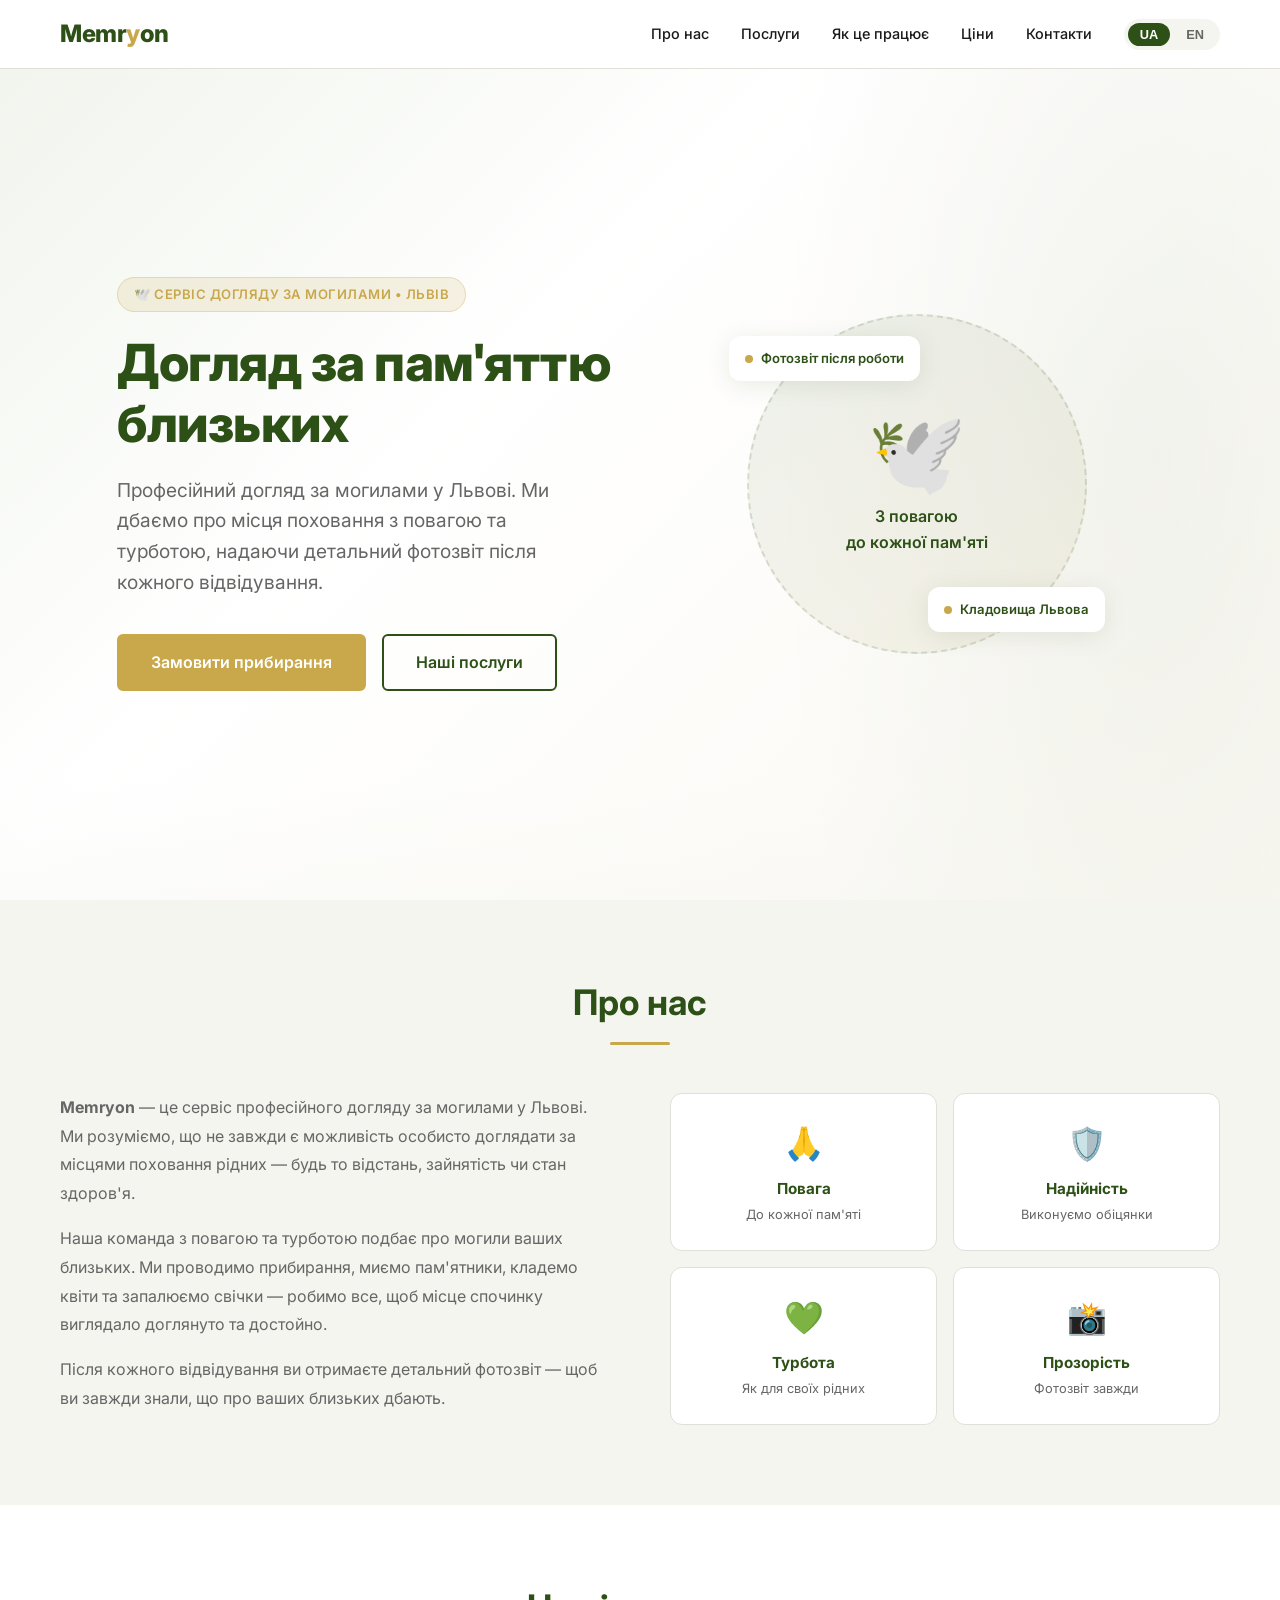
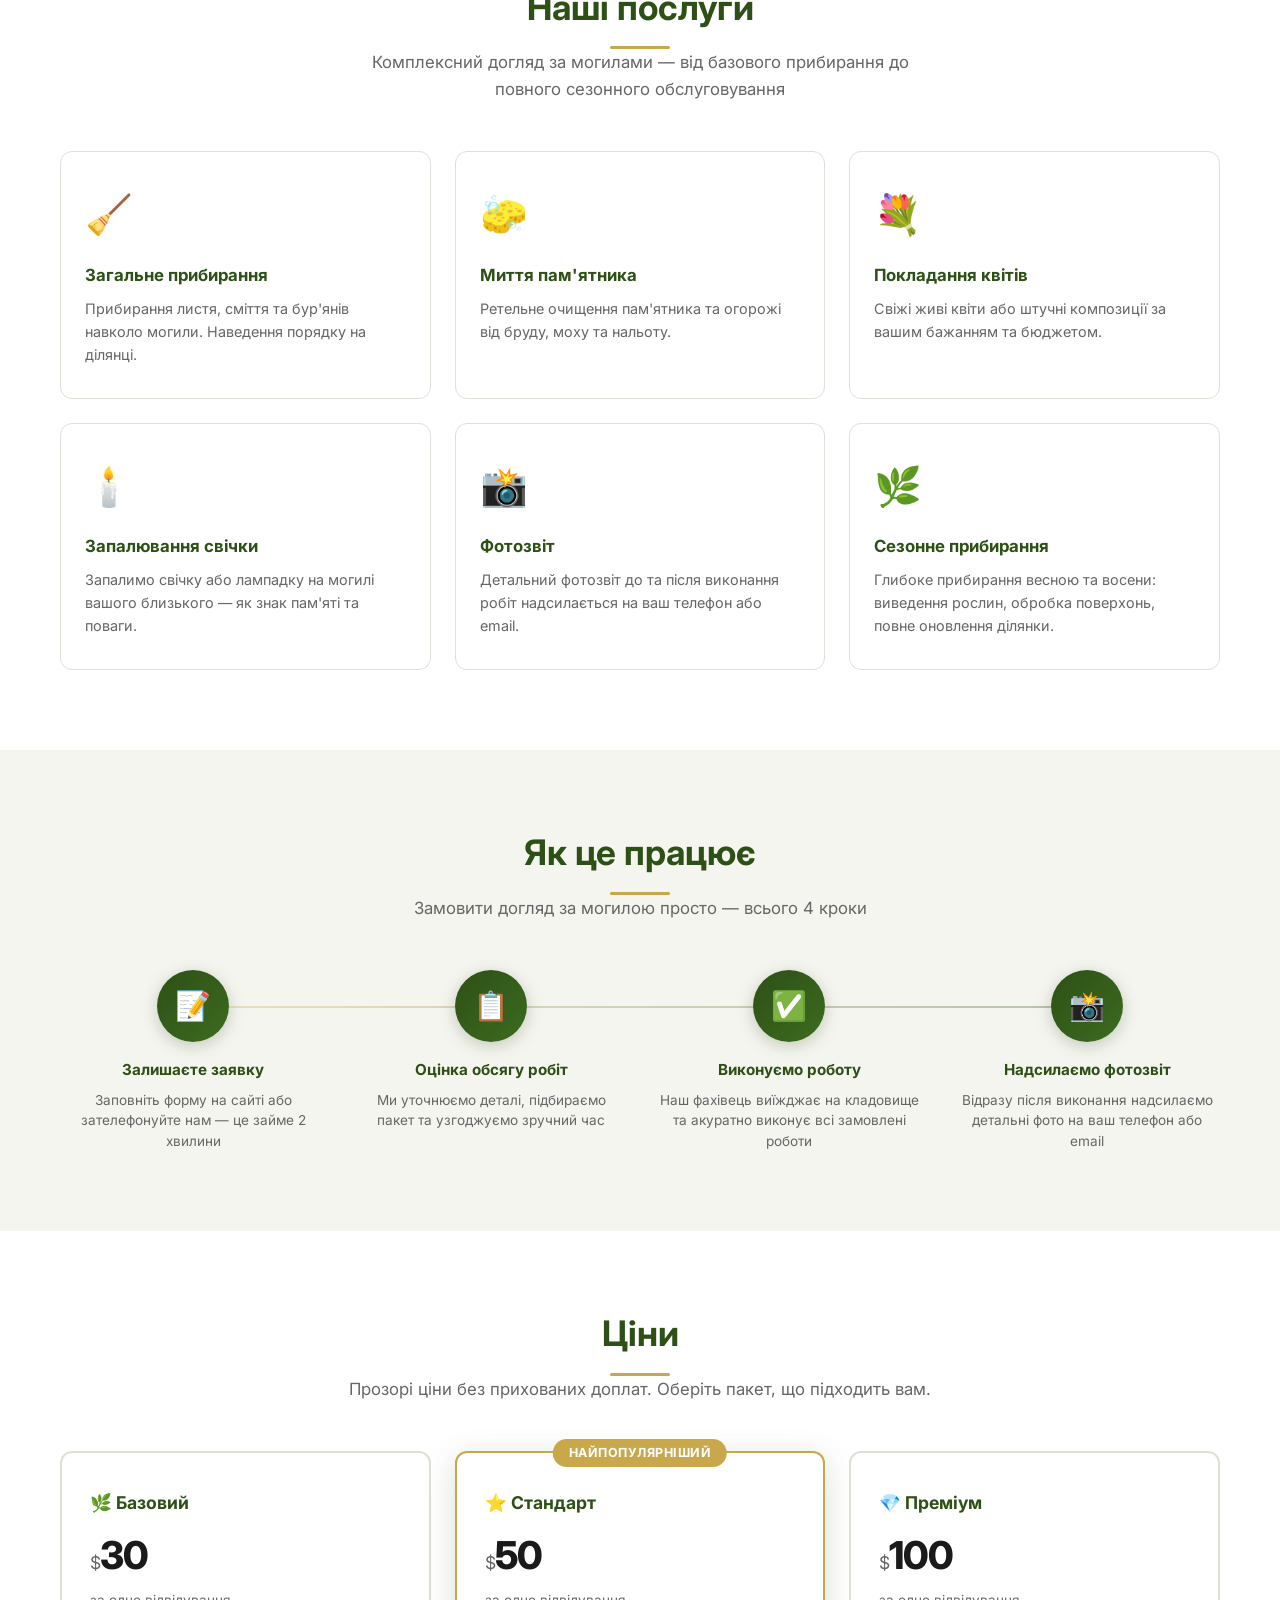
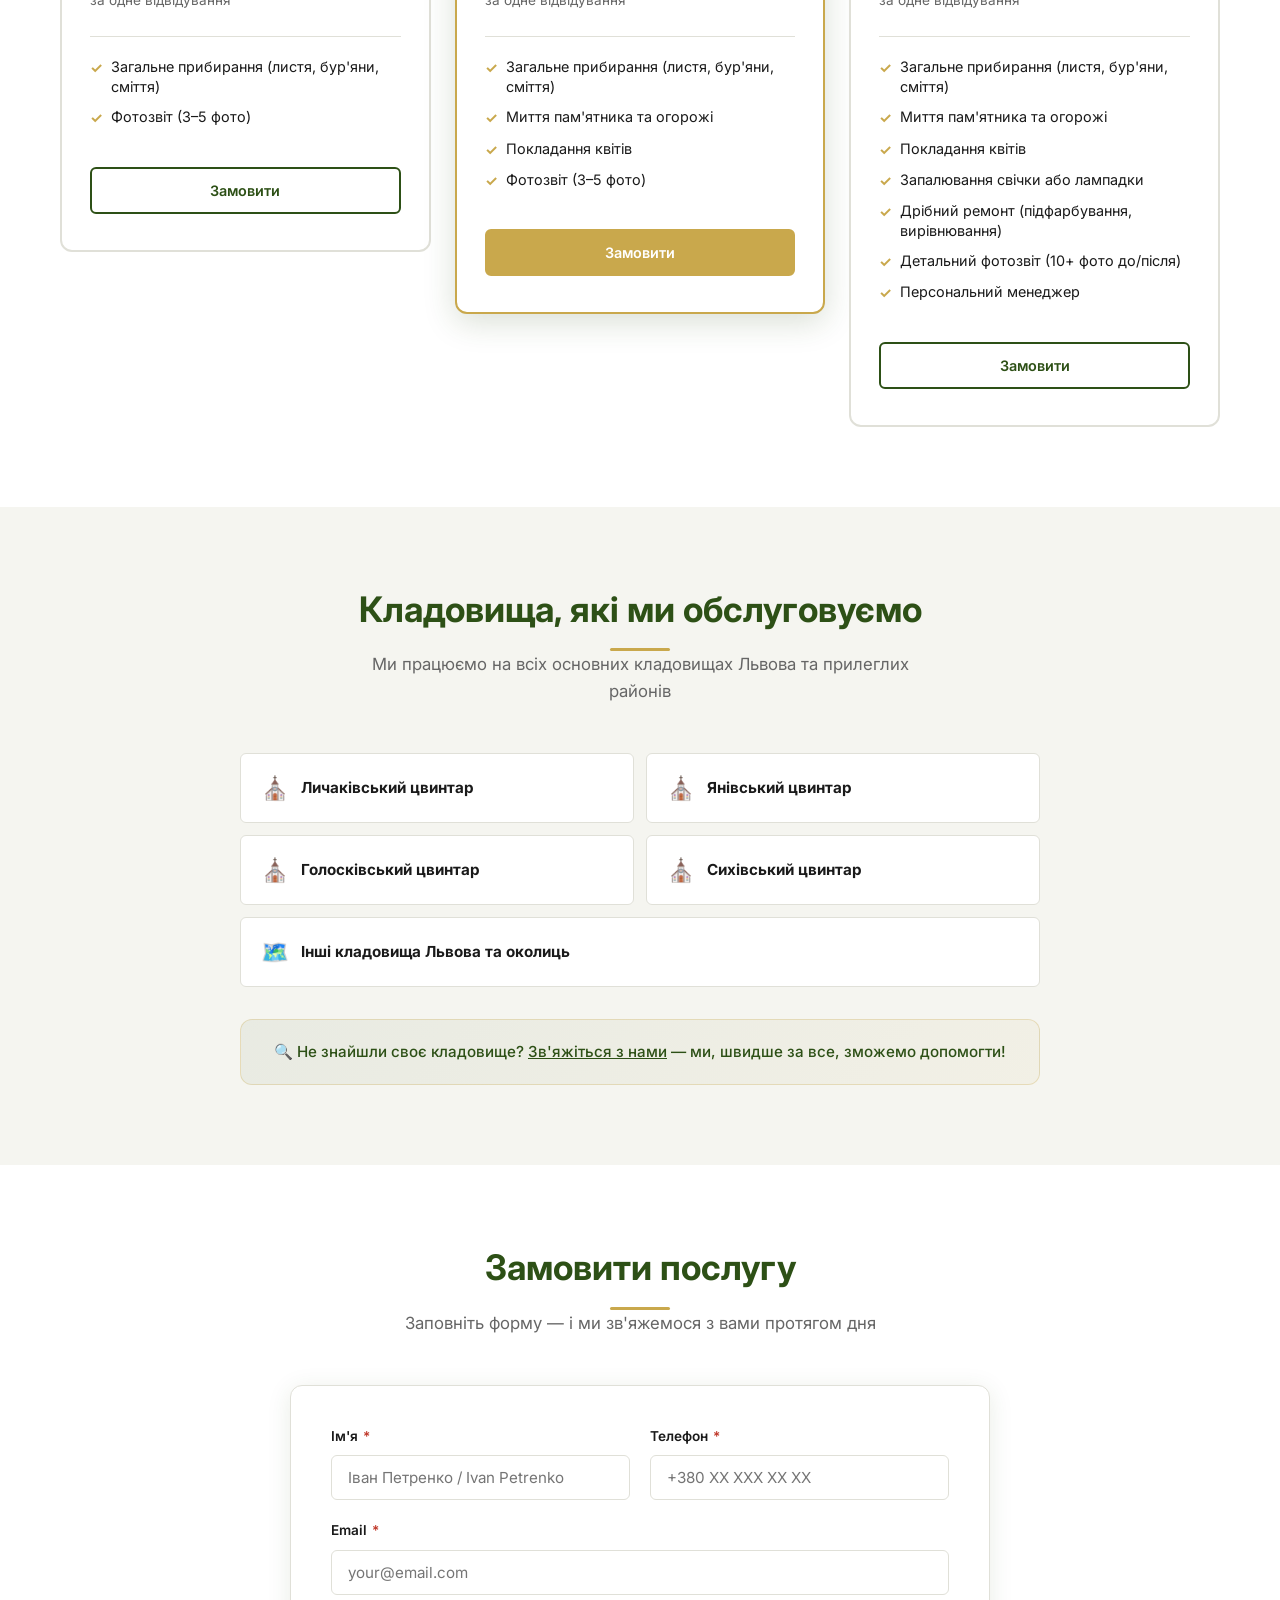
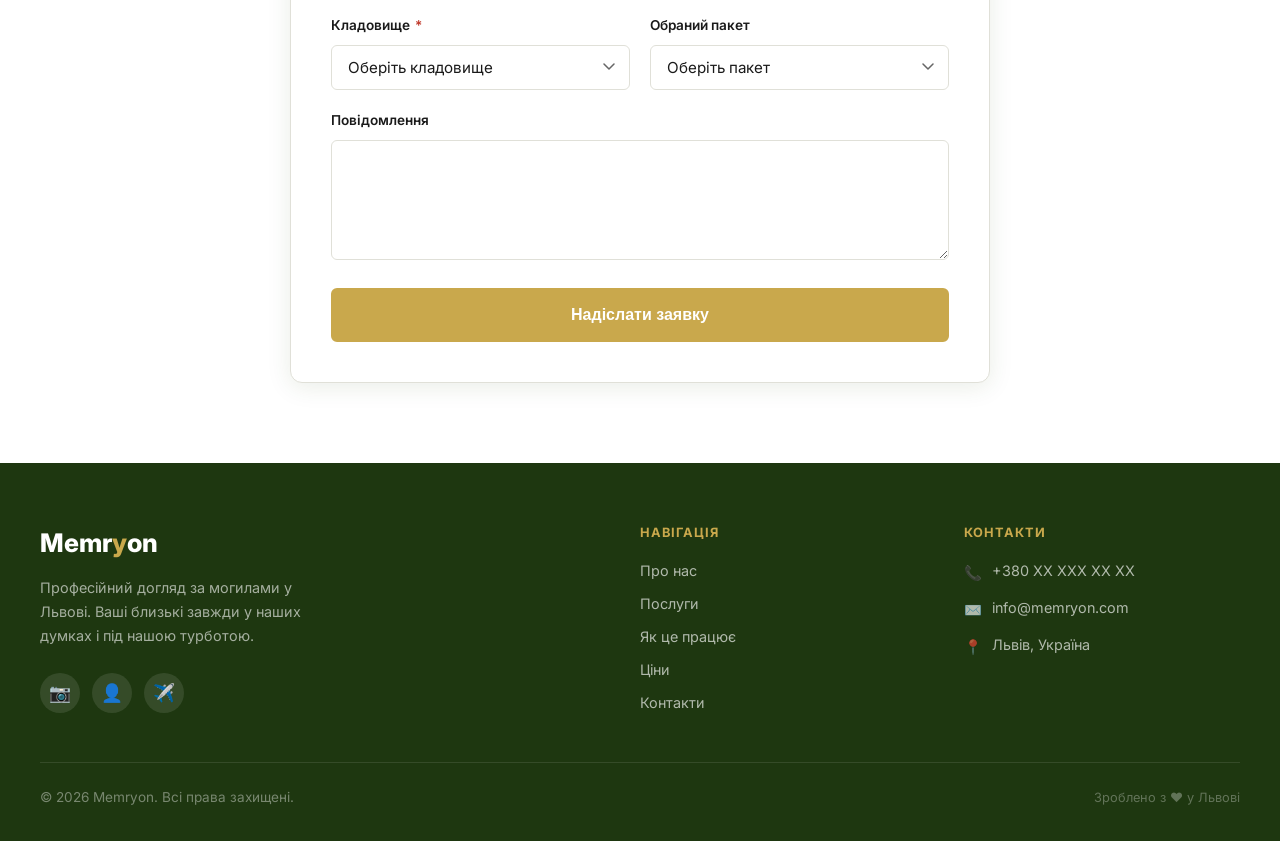
==== commit cf1758f6: "Update pricing section: replace UAH prices with USD ($30/$50/$100), update package features and form" ====
--- a/index.html
+++ b/index.html
@@ -432,19 +432,17 @@
 
           <!-- Basic -->
           <div class="price-card reveal delay-1">
-            <div class="price-card__name" data-lang="ua">Базовий</div>
-            <div class="price-card__name" data-lang="en">Basic</div>
-            <div class="price-card__price">500 <span class="price-card__currency" data-lang="ua">грн</span><span class="price-card__currency" data-lang="en">UAH</span></div>
+            <div class="price-card__name" data-lang="ua"><span aria-hidden="true">🌿</span> Базовий</div>
+            <div class="price-card__name" data-lang="en"><span aria-hidden="true">🌿</span> Basic</div>
+            <div class="price-card__price"><span class="price-card__currency">$</span>30</div>
             <div class="price-card__period" data-lang="ua">за одне відвідування</div>
             <div class="price-card__period" data-lang="en">per visit</div>
             <div class="price-card__divider"></div>
             <ul class="price-card__features">
-              <li data-lang="ua">Загальне прибирання</li>
-              <li data-lang="en">General cleaning</li>
-              <li data-lang="ua">Видалення бур'янів та сміття</li>
-              <li data-lang="en">Weed and debris removal</li>
-              <li data-lang="ua">Фотозвіт після роботи</li>
-              <li data-lang="en">Photo report after work</li>
+              <li data-lang="ua">Загальне прибирання (листя, бур'яни, сміття)</li>
+              <li data-lang="en">General cleaning (leaves, weeds, debris)</li>
+              <li data-lang="ua">Фотозвіт (3–5 фото)</li>
+              <li data-lang="en">Photo report (3–5 photos)</li>
             </ul>
             <a href="#contact" class="btn btn--outline btn--sm" data-lang="ua">Замовити</a>
             <a href="#contact" class="btn btn--outline btn--sm" data-lang="en">Order Now</a>
@@ -454,21 +452,21 @@
           <div class="price-card price-card--popular reveal delay-2">
             <span class="popular-badge" data-lang="ua">Найпопулярніший</span>
             <span class="popular-badge" data-lang="en">Most Popular</span>
-            <div class="price-card__name" data-lang="ua">Стандарт</div>
-            <div class="price-card__name" data-lang="en">Standard</div>
-            <div class="price-card__price">800 <span class="price-card__currency" data-lang="ua">грн</span><span class="price-card__currency" data-lang="en">UAH</span></div>
+            <div class="price-card__name" data-lang="ua"><span aria-hidden="true">⭐</span> Стандарт</div>
+            <div class="price-card__name" data-lang="en"><span aria-hidden="true">⭐</span> Standard</div>
+            <div class="price-card__price"><span class="price-card__currency">$</span>50</div>
             <div class="price-card__period" data-lang="ua">за одне відвідування</div>
             <div class="price-card__period" data-lang="en">per visit</div>
             <div class="price-card__divider"></div>
             <ul class="price-card__features">
-              <li data-lang="ua">Загальне прибирання</li>
-              <li data-lang="en">General cleaning</li>
-              <li data-lang="ua">Миття пам'ятника</li>
-              <li data-lang="en">Monument washing</li>
+              <li data-lang="ua">Загальне прибирання (листя, бур'яни, сміття)</li>
+              <li data-lang="en">General cleaning (leaves, weeds, debris)</li>
+              <li data-lang="ua">Миття пам'ятника та огорожі</li>
+              <li data-lang="en">Monument and fence washing</li>
               <li data-lang="ua">Покладання квітів</li>
               <li data-lang="en">Flower placement</li>
-              <li data-lang="ua">Фотозвіт після роботи</li>
-              <li data-lang="en">Photo report after work</li>
+              <li data-lang="ua">Фотозвіт (3–5 фото)</li>
+              <li data-lang="en">Photo report (3–5 photos)</li>
             </ul>
             <a href="#contact" class="btn btn--primary btn--sm" data-lang="ua">Замовити</a>
             <a href="#contact" class="btn btn--primary btn--sm" data-lang="en">Order Now</a>
@@ -476,25 +474,27 @@
 
           <!-- Premium -->
           <div class="price-card reveal delay-3">
-            <div class="price-card__name" data-lang="ua">Преміум</div>
-            <div class="price-card__name" data-lang="en">Premium</div>
-            <div class="price-card__price">1200 <span class="price-card__currency" data-lang="ua">грн</span><span class="price-card__currency" data-lang="en">UAH</span></div>
+            <div class="price-card__name" data-lang="ua"><span aria-hidden="true">💎</span> Преміум</div>
+            <div class="price-card__name" data-lang="en"><span aria-hidden="true">💎</span> Premium</div>
+            <div class="price-card__price"><span class="price-card__currency">$</span>100</div>
             <div class="price-card__period" data-lang="ua">за одне відвідування</div>
             <div class="price-card__period" data-lang="en">per visit</div>
             <div class="price-card__divider"></div>
             <ul class="price-card__features">
-              <li data-lang="ua">Повний комплекс послуг</li>
-              <li data-lang="en">Full service package</li>
+              <li data-lang="ua">Загальне прибирання (листя, бур'яни, сміття)</li>
+              <li data-lang="en">General cleaning (leaves, weeds, debris)</li>
               <li data-lang="ua">Миття пам'ятника та огорожі</li>
               <li data-lang="en">Monument and fence washing</li>
               <li data-lang="ua">Покладання квітів</li>
               <li data-lang="en">Flower placement</li>
-              <li data-lang="ua">Запалювання свічки</li>
-              <li data-lang="en">Candle lighting</li>
-              <li data-lang="ua">Сезонний догляд</li>
-              <li data-lang="en">Seasonal care</li>
-              <li data-lang="ua">Детальний фотозвіт</li>
-              <li data-lang="en">Detailed photo report</li>
+              <li data-lang="ua">Запалювання свічки або лампадки</li>
+              <li data-lang="en">Candle or memorial lamp lighting</li>
+              <li data-lang="ua">Дрібний ремонт (підфарбування, вирівнювання)</li>
+              <li data-lang="en">Minor repairs (touch-up painting, leveling)</li>
+              <li data-lang="ua">Детальний фотозвіт (10+ фото до/після)</li>
+              <li data-lang="en">Detailed photo report (10+ before/after photos)</li>
+              <li data-lang="ua">Персональний менеджер</li>
+              <li data-lang="en">Personal manager</li>
             </ul>
             <a href="#contact" class="btn btn--outline btn--sm" data-lang="ua">Замовити</a>
             <a href="#contact" class="btn btn--outline btn--sm" data-lang="en">Order Now</a>
@@ -705,15 +705,15 @@
                     <label class="form__label" for="field-package-en" data-lang="en">Selected Package</label>
                     <select class="form__select" id="field-package-ua" name="package" data-lang="ua">
                       <option value="">Оберіть пакет</option>
-                      <option value="Базовий — 500 грн">Базовий — 500 грн</option>
-                      <option value="Стандарт — 800 грн">Стандарт — 800 грн</option>
-                      <option value="Преміум — 1200 грн">Преміум — 1200 грн</option>
+                      <option value="Базовий — $30">Базовий — $30</option>
+                      <option value="Стандарт — $50">Стандарт — $50</option>
+                      <option value="Преміум — $100">Преміум — $100</option>
                     </select>
                     <select class="form__select" id="field-package-en" name="package" data-lang="en">
                       <option value="">Select a package</option>
-                      <option value="Basic — 500 UAH">Basic — 500 UAH</option>
-                      <option value="Standard — 800 UAH">Standard — 800 UAH</option>
-                      <option value="Premium — 1200 UAH">Premium — 1200 UAH</option>
+                      <option value="Basic — $30">Basic — $30</option>
+                      <option value="Standard — $50">Standard — $50</option>
+                      <option value="Premium — $100">Premium — $100</option>
                     </select>
                   </div>
 
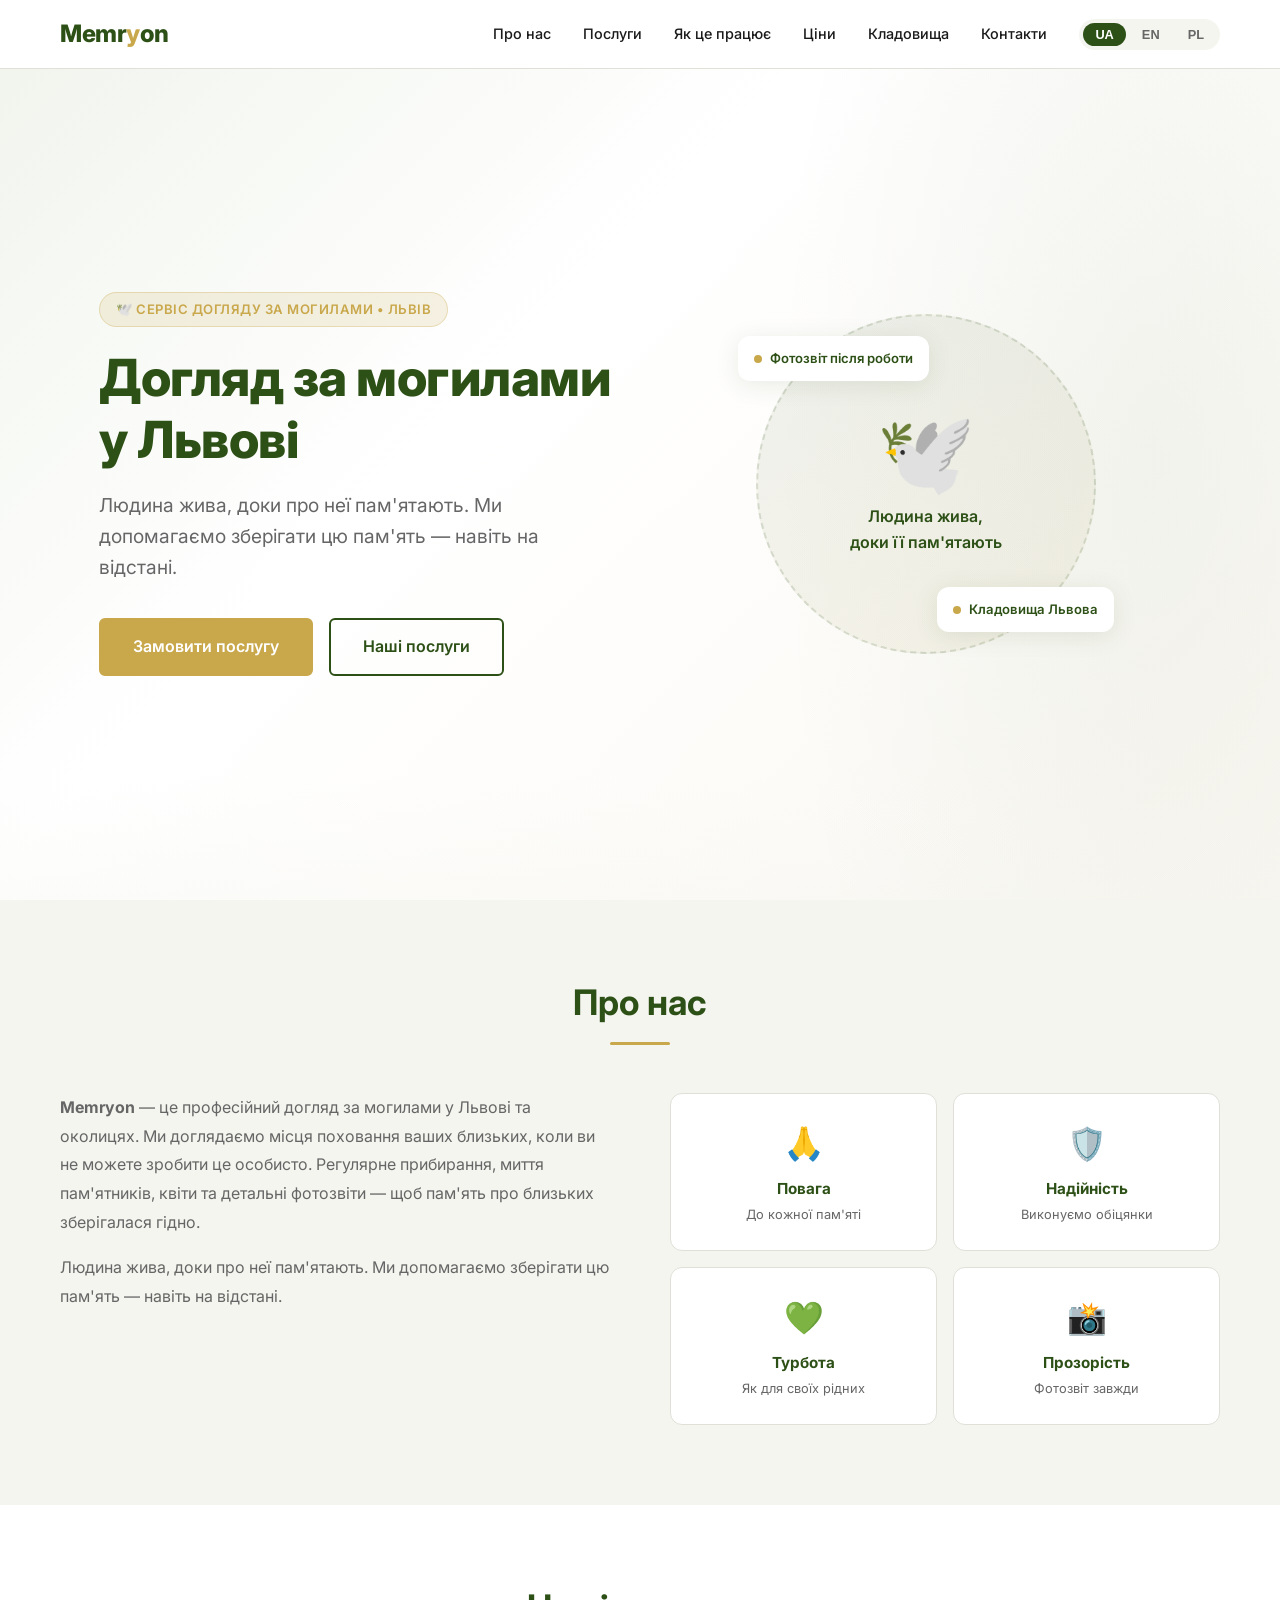
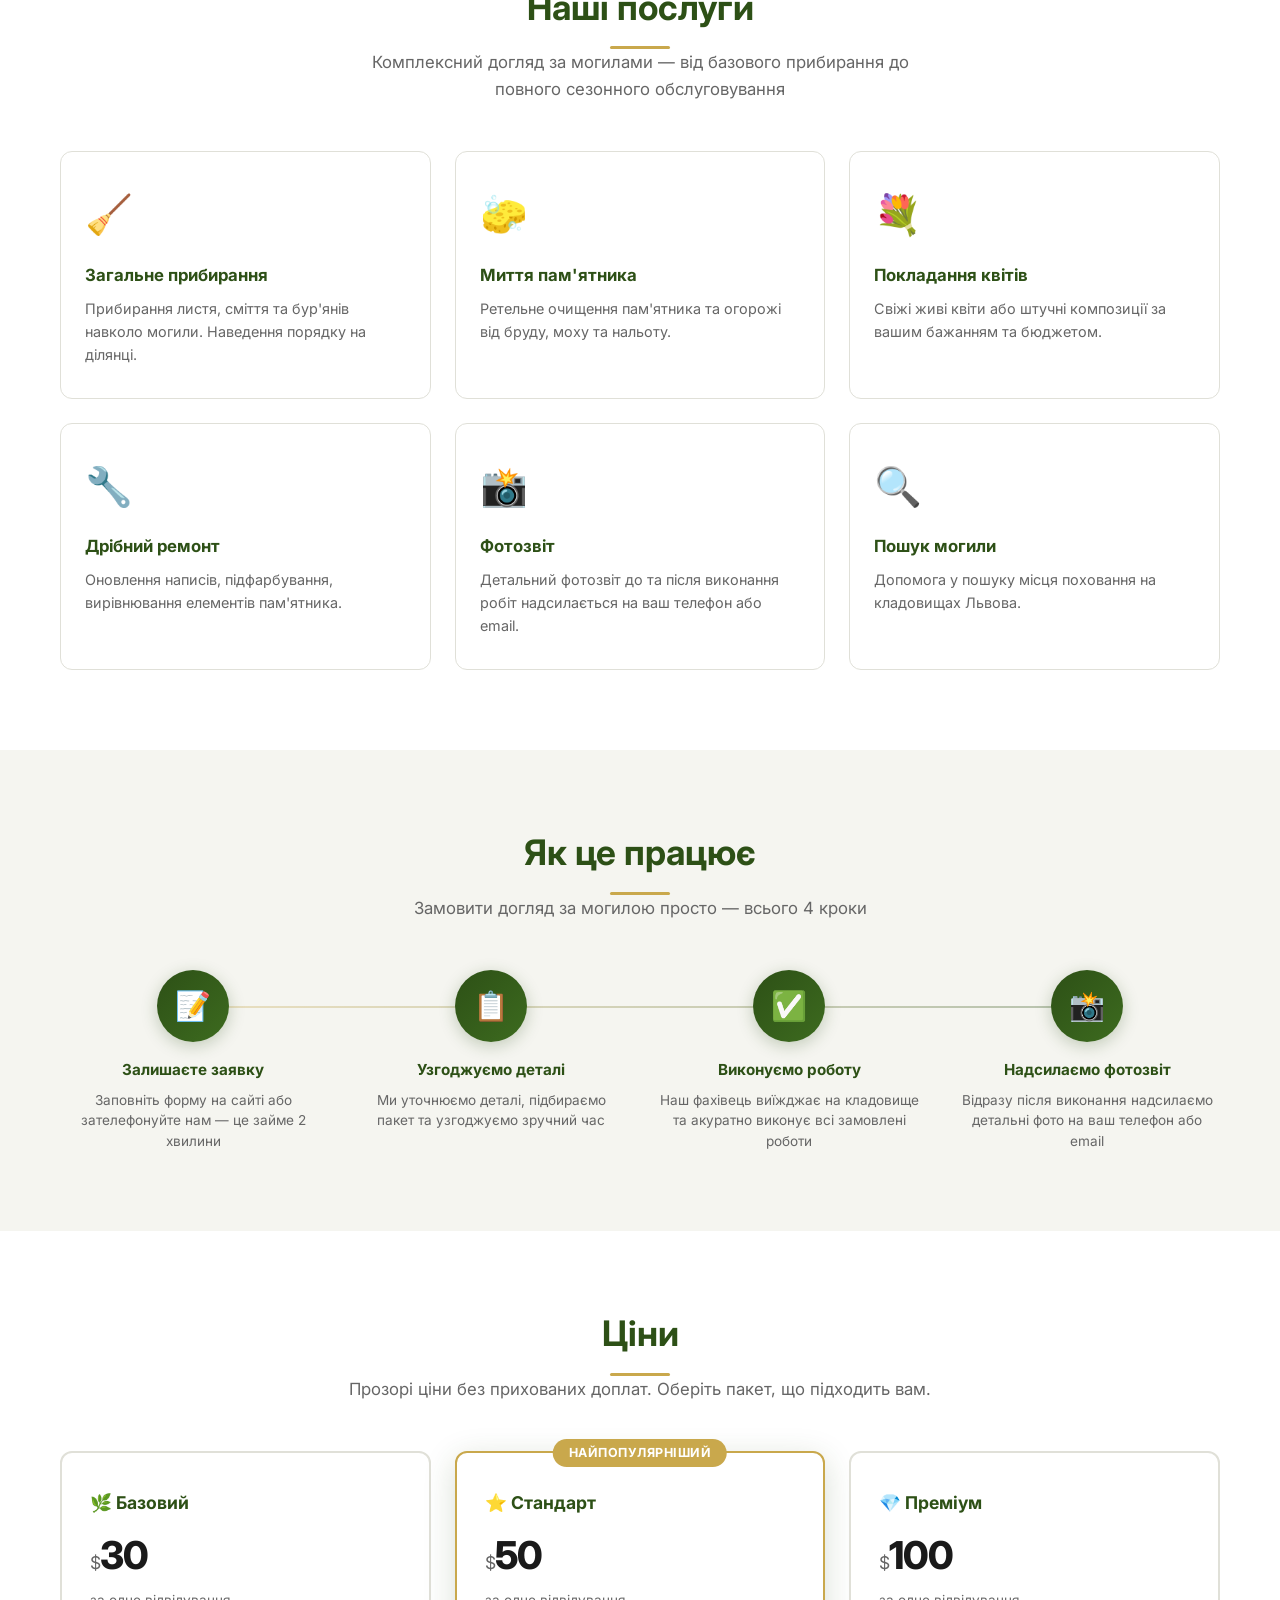
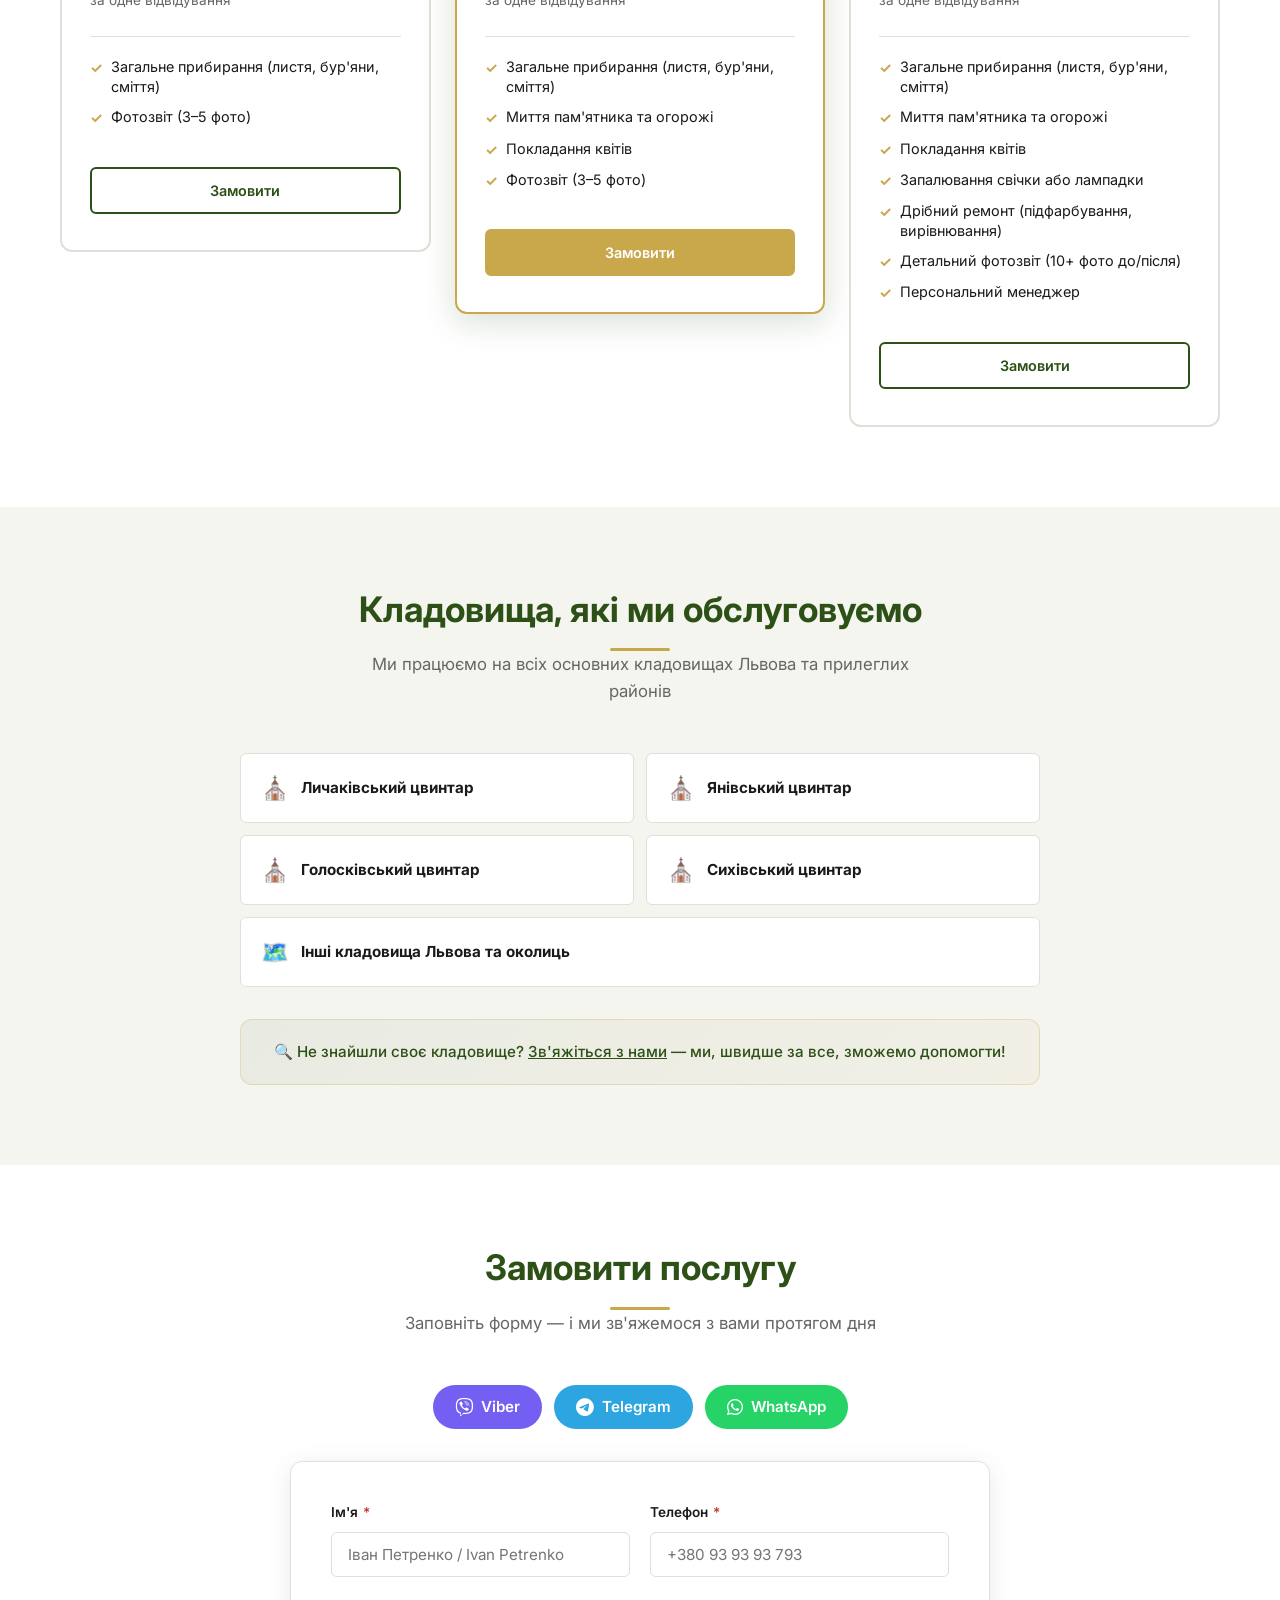
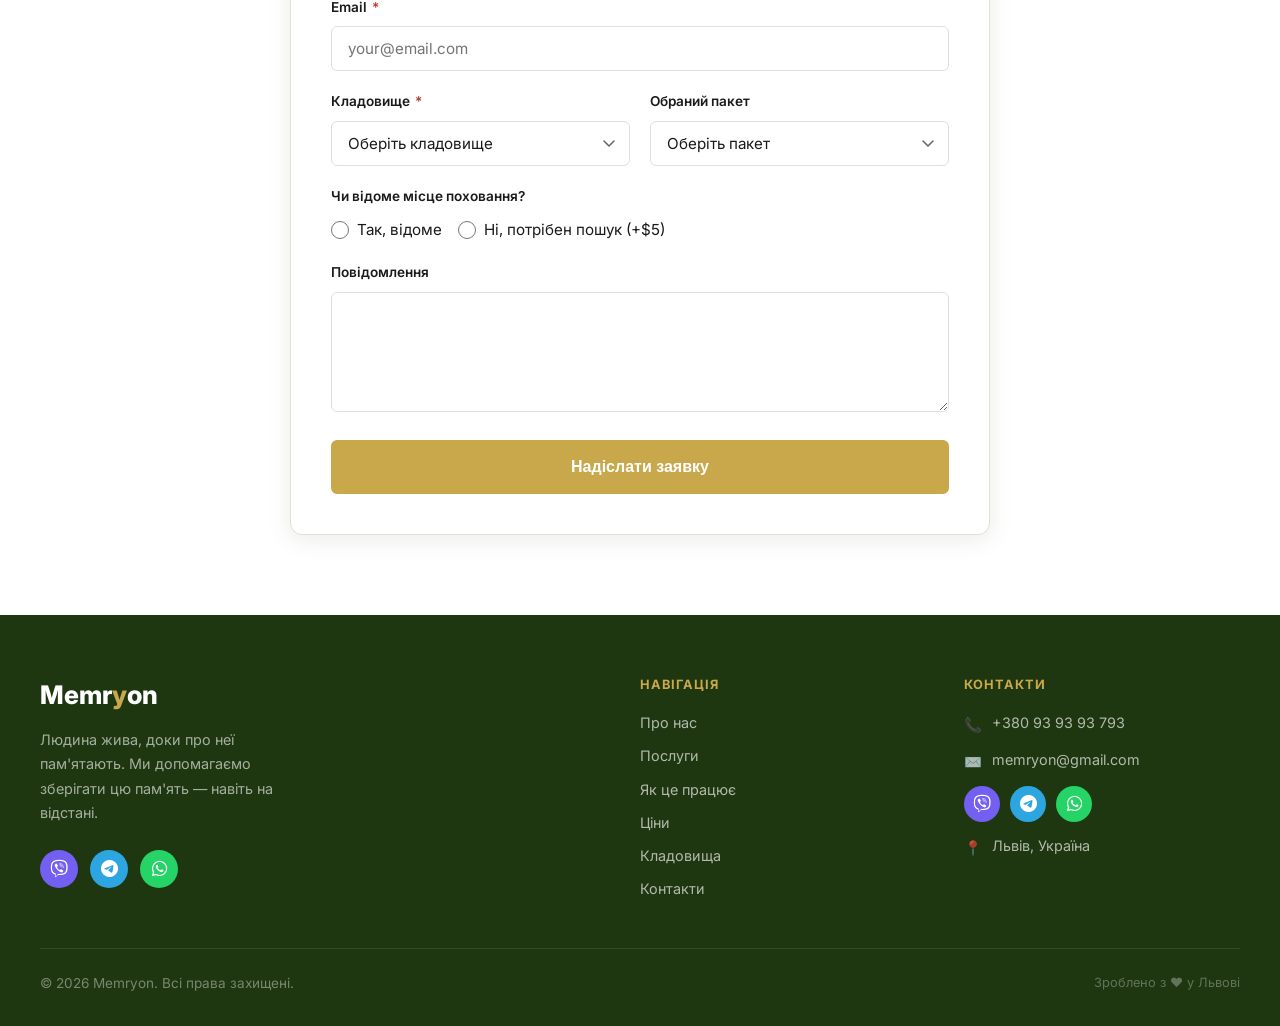
==== commit 8bd3e536: "Add PL language, update hero/about text, contacts, messenger links, mailto form, burial location fie" ====
--- a/index.html
+++ b/index.html
@@ -7,11 +7,11 @@
   <!-- =====================================================
        SEO Meta Tags
   ====================================================== -->
-  <title>Memryon — Догляд за могилами у Львові | Grave Care in Lviv</title>
+  <title>Memryon — Догляд за могилами у Львові | Grave Care in Lviv | Opieka nad grobami we Lwowie</title>
   <meta name="description"
-    content="Memryon — професійний догляд за могилами у Львові. Прибирання, миття пам'ятника, покладання квітів, фотозвіт. Professional grave care service in Lviv, Ukraine." />
+    content="Memryon — професійний догляд за могилами у Львові. Прибирання, миття пам'ятника, покладання квітів, фотозвіт. Professional grave care service in Lviv, Ukraine. Profesjonalna opieka nad grobami we Lwowie." />
   <meta name="keywords"
-    content="догляд за могилами, прибирання могил, Львів, grave care, cemetery cleaning, Lviv, Memryon" />
+    content="догляд за могилами, прибирання могил, Львів, grave care, cemetery cleaning, Lviv, opieka nad grobami, Lwów, Memryon" />
   <meta name="author" content="Memryon" />
   <link rel="canonical" href="https://notariatlviv.github.io/memryon/" />
 
@@ -25,6 +25,7 @@
   <meta property="og:image" content="https://notariatlviv.github.io/memryon/og-image.png" />
   <meta property="og:locale" content="uk_UA" />
   <meta property="og:locale:alternate" content="en_US" />
+  <meta property="og:locale:alternate" content="pl_PL" />
 
   <!-- Twitter Card -->
   <meta name="twitter:card" content="summary_large_image" />
@@ -43,6 +44,11 @@
     rel="stylesheet"
   />
 
+  <!-- Font Awesome for messenger icons -->
+  <link rel="stylesheet" href="https://cdnjs.cloudflare.com/ajax/libs/font-awesome/6.5.0/css/all.min.css"
+    integrity="sha512-Avb2QiuDEEvB4bZJYdft2mNjVShBftLdPG8FJ0V7irTLQ8Uo0qcPxh4Plq7G5tGm0rU+1SPhVotteLpBERwTkw=="
+    crossorigin="anonymous" referrerpolicy="no-referrer" />
+
   <!-- Stylesheet -->
   <link rel="stylesheet" href="css/style.css" />
 </head>
@@ -64,23 +70,33 @@
       <nav class="header__nav" aria-label="Головна навігація">
         <a href="#about" class="nav__link" data-lang="ua">Про нас</a>
         <a href="#about" class="nav__link" data-lang="en">About</a>
+        <a href="#about" class="nav__link" data-lang="pl">O nas</a>
 
         <a href="#services" class="nav__link" data-lang="ua">Послуги</a>
         <a href="#services" class="nav__link" data-lang="en">Services</a>
+        <a href="#services" class="nav__link" data-lang="pl">Usługi</a>
 
         <a href="#how-it-works" class="nav__link" data-lang="ua">Як це працює</a>
         <a href="#how-it-works" class="nav__link" data-lang="en">How It Works</a>
+        <a href="#how-it-works" class="nav__link" data-lang="pl">Jak to działa</a>
 
         <a href="#pricing" class="nav__link" data-lang="ua">Ціни</a>
         <a href="#pricing" class="nav__link" data-lang="en">Pricing</a>
+        <a href="#pricing" class="nav__link" data-lang="pl">Cennik</a>
+
+        <a href="#coverage" class="nav__link" data-lang="ua">Кладовища</a>
+        <a href="#coverage" class="nav__link" data-lang="en">Cemeteries</a>
+        <a href="#coverage" class="nav__link" data-lang="pl">Cmentarze</a>
 
         <a href="#contact" class="nav__link" data-lang="ua">Контакти</a>
         <a href="#contact" class="nav__link" data-lang="en">Contact</a>
+        <a href="#contact" class="nav__link" data-lang="pl">Kontakt</a>
 
         <!-- Language switcher -->
-        <div class="lang-switcher" role="group" aria-label="Language / Мова">
+        <div class="lang-switcher" role="group" aria-label="Language / Мова / Język">
           <button class="lang-btn" data-lang-btn="ua" aria-label="Українська мова">UA</button>
           <button class="lang-btn" data-lang-btn="en" aria-label="English language">EN</button>
+          <button class="lang-btn" data-lang-btn="pl" aria-label="Język polski">PL</button>
         </div>
       </nav>
 
@@ -98,22 +114,32 @@
   <nav id="mobile-nav" class="mobile-nav" aria-label="Мобільна навігація">
     <a href="#about" class="nav__link" data-lang="ua">Про нас</a>
     <a href="#about" class="nav__link" data-lang="en">About</a>
+    <a href="#about" class="nav__link" data-lang="pl">O nas</a>
 
     <a href="#services" class="nav__link" data-lang="ua">Послуги</a>
     <a href="#services" class="nav__link" data-lang="en">Services</a>
+    <a href="#services" class="nav__link" data-lang="pl">Usługi</a>
 
     <a href="#how-it-works" class="nav__link" data-lang="ua">Як це працює</a>
     <a href="#how-it-works" class="nav__link" data-lang="en">How It Works</a>
+    <a href="#how-it-works" class="nav__link" data-lang="pl">Jak to działa</a>
 
     <a href="#pricing" class="nav__link" data-lang="ua">Ціни</a>
     <a href="#pricing" class="nav__link" data-lang="en">Pricing</a>
+    <a href="#pricing" class="nav__link" data-lang="pl">Cennik</a>
+
+    <a href="#coverage" class="nav__link" data-lang="ua">Кладовища</a>
+    <a href="#coverage" class="nav__link" data-lang="en">Cemeteries</a>
+    <a href="#coverage" class="nav__link" data-lang="pl">Cmentarze</a>
 
     <a href="#contact" class="nav__link" data-lang="ua">Контакти</a>
     <a href="#contact" class="nav__link" data-lang="en">Contact</a>
-
-    <div class="lang-switcher" role="group" aria-label="Language / Мова">
+    <a href="#contact" class="nav__link" data-lang="pl">Kontakt</a>
+
+    <div class="lang-switcher" role="group" aria-label="Language / Мова / Język">
       <button class="lang-btn" data-lang-btn="ua">UA</button>
       <button class="lang-btn" data-lang-btn="en">EN</button>
+      <button class="lang-btn" data-lang-btn="pl">PL</button>
     </div>
   </nav>
 
@@ -129,26 +155,35 @@
         <div class="hero__content">
           <div class="hero__badge reveal" data-lang="ua">🕊️ Сервіс догляду за могилами • Львів</div>
           <div class="hero__badge reveal" data-lang="en">🕊️ Grave Care Service • Lviv, Ukraine</div>
+          <div class="hero__badge reveal" data-lang="pl">🕊️ Opieka nad grobami • Lwów, Ukraina</div>
 
           <h1 id="hero-title" class="hero__title reveal delay-1" data-lang="ua">
-            Догляд за пам'яттю<br />близьких
+            Догляд за могилами<br />у Львові
           </h1>
           <h1 class="hero__title reveal delay-1" data-lang="en">
-            Caring for the Memory<br />of Loved Ones
+            Grave Care<br />in Lviv
           </h1>
+          <h1 class="hero__title reveal delay-1" data-lang="pl">
+            Opieka nad grobami<br />we Lwowie
+          </h1>
 
           <p class="hero__subtitle reveal delay-2" data-lang="ua">
-            Професійний догляд за могилами у Львові. Ми дбаємо про місця поховання з повагою та турботою, надаючи детальний фотозвіт після кожного відвідування.
+            Людина жива, доки про неї пам'ятають. Ми допомагаємо зберігати цю пам'ять — навіть на відстані.
           </p>
           <p class="hero__subtitle reveal delay-2" data-lang="en">
-            Professional grave care service in Lviv. We tend to burial sites with respect and care, providing a detailed photo report after every visit.
+            A person lives on as long as they are remembered. We help preserve that memory — even from a distance.
+          </p>
+          <p class="hero__subtitle reveal delay-2" data-lang="pl">
+            Człowiek żyje, dopóki jest pamiętany. Pomagamy zachować tę pamięć — nawet na odległość.
           </p>
 
           <div class="hero__cta reveal delay-3">
-            <a href="#contact" class="btn btn--primary" data-lang="ua">Замовити прибирання</a>
-            <a href="#contact" class="btn btn--primary" data-lang="en">Order Cleaning</a>
+            <a href="#contact" class="btn btn--primary" data-lang="ua">Замовити послугу</a>
+            <a href="#contact" class="btn btn--primary" data-lang="en">Order a Service</a>
+            <a href="#contact" class="btn btn--primary" data-lang="pl">Zamów usługę</a>
             <a href="#services" class="btn btn--outline" data-lang="ua">Наші послуги</a>
             <a href="#services" class="btn btn--outline" data-lang="en">Our Services</a>
+            <a href="#services" class="btn btn--outline" data-lang="pl">Nasze usługi</a>
           </div>
         </div>
 
@@ -156,18 +191,21 @@
         <div class="hero__visual reveal-right delay-2">
           <div class="hero__icon-block" aria-hidden="true">
             <span class="big-icon">🕊️</span>
-            <span class="tagline" data-lang="ua">З повагою<br />до кожної пам'яті</span>
-            <span class="tagline" data-lang="en">With Respect<br />for Every Memory</span>
+            <span class="tagline" data-lang="ua">Людина жива,<br />доки її пам'ятають</span>
+            <span class="tagline" data-lang="en">A person lives on<br />as long as remembered</span>
+            <span class="tagline" data-lang="pl">Człowiek żyje,<br />dopóki jest pamiętany</span>
 
             <div class="hero__float-badge hero__float-badge--tl">
               <span class="dot"></span>
               <span data-lang="ua">Фотозвіт після роботи</span>
               <span data-lang="en">Photo report after work</span>
+              <span data-lang="pl">Raport fotograficzny po pracy</span>
             </div>
             <div class="hero__float-badge hero__float-badge--br">
               <span class="dot"></span>
               <span data-lang="ua">Кладовища Львова</span>
               <span data-lang="en">Lviv Cemeteries</span>
+              <span data-lang="pl">Cmentarze Lwowa</span>
             </div>
           </div>
         </div>
@@ -184,6 +222,7 @@
 
         <h2 id="about-title" class="section-title reveal" data-lang="ua">Про нас</h2>
         <h2 class="section-title reveal" data-lang="en">About Us</h2>
+        <h2 class="section-title reveal" data-lang="pl">O nas</h2>
         <span class="gold-line reveal"></span>
 
         <div class="about__grid" style="margin-top:48px;">
@@ -191,24 +230,26 @@
           <div class="about__text reveal-left">
             <div data-lang="ua">
               <p>
-                <strong>Memryon</strong> — це сервіс професійного догляду за могилами у Львові. Ми розуміємо, що не завжди є можливість особисто доглядати за місцями поховання рідних — будь то відстань, зайнятість чи стан здоров'я.
+                <strong>Memryon</strong> — це професійний догляд за могилами у Львові та околицях. Ми доглядаємо місця поховання ваших близьких, коли ви не можете зробити це особисто. Регулярне прибирання, миття пам'ятників, квіти та детальні фотозвіти — щоб пам'ять про близьких зберігалася гідно.
               </p>
               <p>
-                Наша команда з повагою та турботою подбає про могили ваших близьких. Ми проводимо прибирання, миємо пам'ятники, кладемо квіти та запалюємо свічки — робимо все, щоб місце спочинку виглядало доглянуто та достойно.
+                Людина жива, доки про неї пам'ятають. Ми допомагаємо зберігати цю пам'ять — навіть на відстані.
+              </p>
+            </div>
+            <div data-lang="en">
+              <p>
+                <strong>Memryon</strong> is a professional grave care service in Lviv and the surrounding area. We care for the burial sites of your loved ones when you cannot do so in person. Regular cleaning, monument washing, flowers, and detailed photo reports — so that the memory of your loved ones is preserved with dignity.
               </p>
               <p>
-                Після кожного відвідування ви отримаєте детальний фотозвіт — щоб ви завжди знали, що про ваших близьких дбають.
+                A person lives on as long as they are remembered. We help preserve that memory — even from a distance.
               </p>
             </div>
-            <div data-lang="en">
+            <div data-lang="pl">
               <p>
-                <strong>Memryon</strong> is a professional grave care service in Lviv. We understand that it is not always possible to personally tend to the resting places of loved ones — whether due to distance, busy schedules, or health.
+                <strong>Memryon</strong> — to profesjonalna opieka nad grobami we Lwowie i okolicach. Dbamy o miejsca pochówku Twoich bliskich, gdy nie możesz tego zrobić osobiście. Regularne sprzątanie, mycie pomników, kwiaty i szczegółowe raporty fotograficzne — wszystko, aby pamięć o bliskich była godnie zachowana.
               </p>
               <p>
-                Our team cares for graves with respect and dedication. We clean, wash monuments, lay flowers, and light candles — everything to ensure the burial site looks well-tended and dignified.
-              </p>
-              <p>
-                After every visit, you receive a detailed photo report — so you always know your loved ones are being cared for.
+                Człowiek żyje, dopóki jest pamiętany. Pomagamy zachować tę pamięć — nawet na odległość.
               </p>
             </div>
           </div>
@@ -219,32 +260,40 @@
               <span class="value-card__icon" aria-hidden="true">🙏</span>
               <div class="value-card__title" data-lang="ua">Повага</div>
               <div class="value-card__title" data-lang="en">Respect</div>
+              <div class="value-card__title" data-lang="pl">Szacunek</div>
               <div class="value-card__sub" data-lang="ua">До кожної пам'яті</div>
               <div class="value-card__sub" data-lang="en">To every memory</div>
+              <div class="value-card__sub" data-lang="pl">Dla każdej pamięci</div>
             </div>
 
             <div class="value-card reveal delay-2">
               <span class="value-card__icon" aria-hidden="true">🛡️</span>
               <div class="value-card__title" data-lang="ua">Надійність</div>
               <div class="value-card__title" data-lang="en">Reliability</div>
+              <div class="value-card__title" data-lang="pl">Niezawodność</div>
               <div class="value-card__sub" data-lang="ua">Виконуємо обіцянки</div>
               <div class="value-card__sub" data-lang="en">We keep our promises</div>
+              <div class="value-card__sub" data-lang="pl">Dotrzymujemy obietnic</div>
             </div>
 
             <div class="value-card reveal delay-3">
               <span class="value-card__icon" aria-hidden="true">💚</span>
               <div class="value-card__title" data-lang="ua">Турбота</div>
               <div class="value-card__title" data-lang="en">Care</div>
+              <div class="value-card__title" data-lang="pl">Troska</div>
               <div class="value-card__sub" data-lang="ua">Як для своїх рідних</div>
               <div class="value-card__sub" data-lang="en">As for our own family</div>
+              <div class="value-card__sub" data-lang="pl">Jak dla własnej rodziny</div>
             </div>
 
             <div class="value-card reveal delay-4">
               <span class="value-card__icon" aria-hidden="true">📸</span>
               <div class="value-card__title" data-lang="ua">Прозорість</div>
               <div class="value-card__title" data-lang="en">Transparency</div>
+              <div class="value-card__title" data-lang="pl">Przejrzystość</div>
               <div class="value-card__sub" data-lang="ua">Фотозвіт завжди</div>
               <div class="value-card__sub" data-lang="en">Always a photo report</div>
+              <div class="value-card__sub" data-lang="pl">Zawsze raport fotograficzny</div>
             </div>
           </div>
 
@@ -261,6 +310,7 @@
 
         <h2 id="services-title" class="section-title reveal" data-lang="ua">Наші послуги</h2>
         <h2 class="section-title reveal" data-lang="en">Our Services</h2>
+        <h2 class="section-title reveal" data-lang="pl">Nasze usługi</h2>
         <span class="gold-line reveal"></span>
 
         <p class="section-subtitle reveal" data-lang="ua">
@@ -269,6 +319,9 @@
         <p class="section-subtitle reveal" data-lang="en">
           Comprehensive grave care — from basic cleaning to full seasonal maintenance
         </p>
+        <p class="section-subtitle reveal" data-lang="pl">
+          Kompleksowa opieka nad grobami — od podstawowego sprzątania do pełnej obsługi sezonowej
+        </p>
 
         <div class="services__grid">
 
@@ -277,11 +330,15 @@
             <span class="service-card__icon" aria-hidden="true">🧹</span>
             <h3 class="service-card__title" data-lang="ua">Загальне прибирання</h3>
             <h3 class="service-card__title" data-lang="en">General Cleaning</h3>
+            <h3 class="service-card__title" data-lang="pl">Sprzątanie grobu</h3>
             <p class="service-card__desc" data-lang="ua">
               Прибирання листя, сміття та бур'янів навколо могили. Наведення порядку на ділянці.
             </p>
             <p class="service-card__desc" data-lang="en">
               Cleaning leaves, debris, and weeds around the grave. Tidying the entire plot.
+            </p>
+            <p class="service-card__desc" data-lang="pl">
+              Usuwanie liści, chwastów, śmieci i zanieczyszczeń z grobu i okolicy.
             </p>
           </article>
 
@@ -290,11 +347,15 @@
             <span class="service-card__icon" aria-hidden="true">🧽</span>
             <h3 class="service-card__title" data-lang="ua">Миття пам'ятника</h3>
             <h3 class="service-card__title" data-lang="en">Monument Washing</h3>
+            <h3 class="service-card__title" data-lang="pl">Mycie pomnika</h3>
             <p class="service-card__desc" data-lang="ua">
               Ретельне очищення пам'ятника та огорожі від бруду, моху та нальоту.
             </p>
             <p class="service-card__desc" data-lang="en">
               Thorough cleaning of the monument and fence from dirt, moss, and deposits.
+            </p>
+            <p class="service-card__desc" data-lang="pl">
+              Profesjonalne czyszczenie pomnika, ogrodzenia i płyty nagrobnej.
             </p>
           </article>
 
@@ -303,24 +364,32 @@
             <span class="service-card__icon" aria-hidden="true">💐</span>
             <h3 class="service-card__title" data-lang="ua">Покладання квітів</h3>
             <h3 class="service-card__title" data-lang="en">Flower Placement</h3>
+            <h3 class="service-card__title" data-lang="pl">Kwiaty i znicze</h3>
             <p class="service-card__desc" data-lang="ua">
               Свіжі живі квіти або штучні композиції за вашим бажанням та бюджетом.
             </p>
             <p class="service-card__desc" data-lang="en">
               Fresh or artificial flowers and floral arrangements per your wishes and budget.
             </p>
+            <p class="service-card__desc" data-lang="pl">
+              Składanie kwiatów, wieńców oraz zapalanie zniczy i lampek.
+            </p>
           </article>
 
           <!-- Service 4 -->
           <article class="service-card reveal delay-4">
-            <span class="service-card__icon" aria-hidden="true">🕯️</span>
-            <h3 class="service-card__title" data-lang="ua">Запалювання свічки</h3>
-            <h3 class="service-card__title" data-lang="en">Candle Lighting</h3>
+            <span class="service-card__icon" aria-hidden="true">🔧</span>
+            <h3 class="service-card__title" data-lang="ua">Дрібний ремонт</h3>
+            <h3 class="service-card__title" data-lang="en">Minor Repairs</h3>
+            <h3 class="service-card__title" data-lang="pl">Drobne naprawy</h3>
             <p class="service-card__desc" data-lang="ua">
-              Запалимо свічку або лампадку на могилі вашого близького — як знак пам'яті та поваги.
+              Оновлення написів, підфарбування, вирівнювання елементів пам'ятника.
             </p>
             <p class="service-card__desc" data-lang="en">
-              We'll light a candle or memorial lamp — as a sign of remembrance and respect.
+              Renewing inscriptions, touch-up painting, leveling monument elements.
+            </p>
+            <p class="service-card__desc" data-lang="pl">
+              Odnawianie napisów, malowanie, wyrównywanie elementów.
             </p>
           </article>
 
@@ -329,24 +398,32 @@
             <span class="service-card__icon" aria-hidden="true">📸</span>
             <h3 class="service-card__title" data-lang="ua">Фотозвіт</h3>
             <h3 class="service-card__title" data-lang="en">Photo Report</h3>
+            <h3 class="service-card__title" data-lang="pl">Raport fotograficzny</h3>
             <p class="service-card__desc" data-lang="ua">
               Детальний фотозвіт до та після виконання робіт надсилається на ваш телефон або email.
             </p>
             <p class="service-card__desc" data-lang="en">
               A detailed before-and-after photo report is sent directly to your phone or email.
             </p>
+            <p class="service-card__desc" data-lang="pl">
+              Szczegółowe zdjęcia przed i po wykonaniu prac.
+            </p>
           </article>
 
           <!-- Service 6 -->
           <article class="service-card reveal delay-6">
-            <span class="service-card__icon" aria-hidden="true">🌿</span>
-            <h3 class="service-card__title" data-lang="ua">Сезонне прибирання</h3>
-            <h3 class="service-card__title" data-lang="en">Seasonal Cleaning</h3>
+            <span class="service-card__icon" aria-hidden="true">🔍</span>
+            <h3 class="service-card__title" data-lang="ua">Пошук могили</h3>
+            <h3 class="service-card__title" data-lang="en">Grave Search</h3>
+            <h3 class="service-card__title" data-lang="pl">Szukanie grobu</h3>
             <p class="service-card__desc" data-lang="ua">
-              Глибоке прибирання весною та восени: виведення рослин, обробка поверхонь, повне оновлення ділянки.
+              Допомога у пошуку місця поховання на кладовищах Львова.
             </p>
             <p class="service-card__desc" data-lang="en">
-              Deep spring and autumn cleaning: removing plants, treating surfaces, full plot renewal.
+              Assistance in finding the burial site at Lviv cemeteries.
+            </p>
+            <p class="service-card__desc" data-lang="pl">
+              Pomoc w odnalezieniu miejsca pochówku na cmentarzach Lwowa.
             </p>
           </article>
 
@@ -363,6 +440,7 @@
 
         <h2 id="how-title" class="section-title reveal" data-lang="ua">Як це працює</h2>
         <h2 class="section-title reveal" data-lang="en">How It Works</h2>
+        <h2 class="section-title reveal" data-lang="pl">Jak to działa</h2>
         <span class="gold-line reveal"></span>
 
         <p class="section-subtitle reveal" data-lang="ua">
@@ -371,6 +449,9 @@
         <p class="section-subtitle reveal" data-lang="en">
           Ordering grave care is simple — just 4 steps
         </p>
+        <p class="section-subtitle reveal" data-lang="pl">
+          Zamówienie opieki nad grobem jest proste — tylko 4 kroki
+        </p>
 
         <div class="steps">
 
@@ -378,32 +459,40 @@
             <div class="step__num" aria-hidden="true">📝</div>
             <h3 class="step__title" data-lang="ua">Залишаєте заявку</h3>
             <h3 class="step__title" data-lang="en">Submit a Request</h3>
+            <h3 class="step__title" data-lang="pl">Zostawiasz zgłoszenie</h3>
             <p class="step__desc" data-lang="ua">Заповніть форму на сайті або зателефонуйте нам — це займе 2 хвилини</p>
             <p class="step__desc" data-lang="en">Fill out the form on the site or call us — it takes just 2 minutes</p>
+            <p class="step__desc" data-lang="pl">Wypełnij formularz lub napisz do nas</p>
           </div>
 
           <div class="step reveal delay-2">
             <div class="step__num" aria-hidden="true">📋</div>
-            <h3 class="step__title" data-lang="ua">Оцінка обсягу робіт</h3>
+            <h3 class="step__title" data-lang="ua">Узгоджуємо деталі</h3>
             <h3 class="step__title" data-lang="en">Scope Assessment</h3>
+            <h3 class="step__title" data-lang="pl">Uzgadniamy szczegóły</h3>
             <p class="step__desc" data-lang="ua">Ми уточнюємо деталі, підбираємо пакет та узгоджуємо зручний час</p>
             <p class="step__desc" data-lang="en">We clarify details, select a package, and agree on a convenient time</p>
+            <p class="step__desc" data-lang="pl">Kontaktujemy się, aby omówić zakres prac</p>
           </div>
 
           <div class="step reveal delay-3">
             <div class="step__num" aria-hidden="true">✅</div>
             <h3 class="step__title" data-lang="ua">Виконуємо роботу</h3>
             <h3 class="step__title" data-lang="en">We Complete the Work</h3>
+            <h3 class="step__title" data-lang="pl">Wykonujemy prace</h3>
             <p class="step__desc" data-lang="ua">Наш фахівець виїжджає на кладовище та акуратно виконує всі замовлені роботи</p>
             <p class="step__desc" data-lang="en">Our specialist visits the cemetery and carefully performs all ordered services</p>
+            <p class="step__desc" data-lang="pl">Nasz zespół odwiedza cmentarz i wykonuje usługi</p>
           </div>
 
           <div class="step reveal delay-4">
             <div class="step__num" aria-hidden="true">📸</div>
             <h3 class="step__title" data-lang="ua">Надсилаємо фотозвіт</h3>
             <h3 class="step__title" data-lang="en">We Send the Photo Report</h3>
+            <h3 class="step__title" data-lang="pl">Wysyłamy raport</h3>
             <p class="step__desc" data-lang="ua">Відразу після виконання надсилаємо детальні фото на ваш телефон або email</p>
             <p class="step__desc" data-lang="en">Immediately after completion, we send detailed photos to your phone or email</p>
+            <p class="step__desc" data-lang="pl">Otrzymujesz raport fotograficzny z wykonanej pracy</p>
           </div>
 
         </div>
@@ -419,6 +508,7 @@
 
         <h2 id="pricing-title" class="section-title reveal" data-lang="ua">Ціни</h2>
         <h2 class="section-title reveal" data-lang="en">Pricing</h2>
+        <h2 class="section-title reveal" data-lang="pl">Cennik</h2>
         <span class="gold-line reveal"></span>
 
         <p class="section-subtitle reveal" data-lang="ua">
@@ -427,6 +517,9 @@
         <p class="section-subtitle reveal" data-lang="en">
           Transparent pricing with no hidden fees. Choose the package that fits your needs.
         </p>
+        <p class="section-subtitle reveal" data-lang="pl">
+          Przejrzyste ceny bez ukrytych opłat. Wybierz pakiet odpowiedni dla siebie.
+        </p>
 
         <div class="pricing__grid">
 
@@ -434,70 +527,93 @@
           <div class="price-card reveal delay-1">
             <div class="price-card__name" data-lang="ua"><span aria-hidden="true">🌿</span> Базовий</div>
             <div class="price-card__name" data-lang="en"><span aria-hidden="true">🌿</span> Basic</div>
+            <div class="price-card__name" data-lang="pl"><span aria-hidden="true">🌿</span> Podstawowy</div>
             <div class="price-card__price"><span class="price-card__currency">$</span>30</div>
             <div class="price-card__period" data-lang="ua">за одне відвідування</div>
             <div class="price-card__period" data-lang="en">per visit</div>
+            <div class="price-card__period" data-lang="pl">za wizytę</div>
             <div class="price-card__divider"></div>
             <ul class="price-card__features">
               <li data-lang="ua">Загальне прибирання (листя, бур'яни, сміття)</li>
               <li data-lang="en">General cleaning (leaves, weeds, debris)</li>
+              <li data-lang="pl">Ogólne sprzątanie (liście, chwasty, śmieci)</li>
               <li data-lang="ua">Фотозвіт (3–5 фото)</li>
               <li data-lang="en">Photo report (3–5 photos)</li>
+              <li data-lang="pl">Raport fotograficzny (3–5 zdjęć)</li>
             </ul>
             <a href="#contact" class="btn btn--outline btn--sm" data-lang="ua">Замовити</a>
             <a href="#contact" class="btn btn--outline btn--sm" data-lang="en">Order Now</a>
+            <a href="#contact" class="btn btn--outline btn--sm" data-lang="pl">Zamów</a>
           </div>
 
           <!-- Standard (popular) -->
           <div class="price-card price-card--popular reveal delay-2">
             <span class="popular-badge" data-lang="ua">Найпопулярніший</span>
             <span class="popular-badge" data-lang="en">Most Popular</span>
+            <span class="popular-badge" data-lang="pl">Najpopularniejszy</span>
             <div class="price-card__name" data-lang="ua"><span aria-hidden="true">⭐</span> Стандарт</div>
             <div class="price-card__name" data-lang="en"><span aria-hidden="true">⭐</span> Standard</div>
+            <div class="price-card__name" data-lang="pl"><span aria-hidden="true">⭐</span> Standardowy</div>
             <div class="price-card__price"><span class="price-card__currency">$</span>50</div>
             <div class="price-card__period" data-lang="ua">за одне відвідування</div>
             <div class="price-card__period" data-lang="en">per visit</div>
+            <div class="price-card__period" data-lang="pl">za wizytę</div>
             <div class="price-card__divider"></div>
             <ul class="price-card__features">
               <li data-lang="ua">Загальне прибирання (листя, бур'яни, сміття)</li>
               <li data-lang="en">General cleaning (leaves, weeds, debris)</li>
+              <li data-lang="pl">Ogólne sprzątanie (liście, chwasty, śmieci)</li>
               <li data-lang="ua">Миття пам'ятника та огорожі</li>
               <li data-lang="en">Monument and fence washing</li>
+              <li data-lang="pl">Mycie pomnika i ogrodzenia</li>
               <li data-lang="ua">Покладання квітів</li>
               <li data-lang="en">Flower placement</li>
+              <li data-lang="pl">Składanie kwiatów</li>
               <li data-lang="ua">Фотозвіт (3–5 фото)</li>
               <li data-lang="en">Photo report (3–5 photos)</li>
+              <li data-lang="pl">Raport fotograficzny (3–5 zdjęć)</li>
             </ul>
             <a href="#contact" class="btn btn--primary btn--sm" data-lang="ua">Замовити</a>
             <a href="#contact" class="btn btn--primary btn--sm" data-lang="en">Order Now</a>
+            <a href="#contact" class="btn btn--primary btn--sm" data-lang="pl">Zamów</a>
           </div>
 
           <!-- Premium -->
           <div class="price-card reveal delay-3">
             <div class="price-card__name" data-lang="ua"><span aria-hidden="true">💎</span> Преміум</div>
             <div class="price-card__name" data-lang="en"><span aria-hidden="true">💎</span> Premium</div>
+            <div class="price-card__name" data-lang="pl"><span aria-hidden="true">💎</span> Premium</div>
             <div class="price-card__price"><span class="price-card__currency">$</span>100</div>
             <div class="price-card__period" data-lang="ua">за одне відвідування</div>
             <div class="price-card__period" data-lang="en">per visit</div>
+            <div class="price-card__period" data-lang="pl">za wizytę</div>
             <div class="price-card__divider"></div>
             <ul class="price-card__features">
               <li data-lang="ua">Загальне прибирання (листя, бур'яни, сміття)</li>
               <li data-lang="en">General cleaning (leaves, weeds, debris)</li>
+              <li data-lang="pl">Ogólne sprzątanie (liście, chwasty, śmieci)</li>
               <li data-lang="ua">Миття пам'ятника та огорожі</li>
               <li data-lang="en">Monument and fence washing</li>
+              <li data-lang="pl">Mycie pomnika i ogrodzenia</li>
               <li data-lang="ua">Покладання квітів</li>
               <li data-lang="en">Flower placement</li>
+              <li data-lang="pl">Składanie kwiatów</li>
               <li data-lang="ua">Запалювання свічки або лампадки</li>
               <li data-lang="en">Candle or memorial lamp lighting</li>
+              <li data-lang="pl">Zapalanie znicza lub lampki</li>
               <li data-lang="ua">Дрібний ремонт (підфарбування, вирівнювання)</li>
               <li data-lang="en">Minor repairs (touch-up painting, leveling)</li>
+              <li data-lang="pl">Drobne naprawy (malowanie, wyrównywanie)</li>
               <li data-lang="ua">Детальний фотозвіт (10+ фото до/після)</li>
               <li data-lang="en">Detailed photo report (10+ before/after photos)</li>
+              <li data-lang="pl">Szczegółowy raport fotograficzny (10+ zdjęć przed/po)</li>
               <li data-lang="ua">Персональний менеджер</li>
               <li data-lang="en">Personal manager</li>
+              <li data-lang="pl">Osobisty opiekun</li>
             </ul>
             <a href="#contact" class="btn btn--outline btn--sm" data-lang="ua">Замовити</a>
             <a href="#contact" class="btn btn--outline btn--sm" data-lang="en">Order Now</a>
+            <a href="#contact" class="btn btn--outline btn--sm" data-lang="pl">Zamów</a>
           </div>
 
         </div>
@@ -514,6 +630,7 @@
 
           <h2 id="coverage-title" class="section-title reveal" data-lang="ua">Кладовища, які ми обслуговуємо</h2>
           <h2 class="section-title reveal" data-lang="en">Cemeteries We Serve</h2>
+          <h2 class="section-title reveal" data-lang="pl">Cmentarze, które obsługujemy</h2>
           <span class="gold-line reveal"></span>
 
           <p class="section-subtitle reveal" data-lang="ua">
@@ -521,6 +638,9 @@
           </p>
           <p class="section-subtitle reveal" data-lang="en">
             We operate at all major cemeteries in Lviv and surrounding areas
+          </p>
+          <p class="section-subtitle reveal" data-lang="pl">
+            Obsługujemy wszystkie główne cmentarze Lwowa i okolic
           </p>
 
           <ul class="cemetery-list" aria-label="Список кладовищ">
@@ -529,6 +649,7 @@
               <div>
                 <strong data-lang="ua">Личаківський цвинтар</strong>
                 <strong data-lang="en">Lychakiv Cemetery</strong>
+                <strong data-lang="pl">Cmentarz Łyczakowski</strong>
               </div>
             </li>
             <li class="cemetery-item reveal delay-2">
@@ -536,6 +657,7 @@
               <div>
                 <strong data-lang="ua">Янівський цвинтар</strong>
                 <strong data-lang="en">Yaniv Cemetery</strong>
+                <strong data-lang="pl">Cmentarz Janowski</strong>
               </div>
             </li>
             <li class="cemetery-item reveal delay-3">
@@ -543,6 +665,7 @@
               <div>
                 <strong data-lang="ua">Голосківський цвинтар</strong>
                 <strong data-lang="en">Holoskiv Cemetery</strong>
+                <strong data-lang="pl">Cmentarz Hołosko</strong>
               </div>
             </li>
             <li class="cemetery-item reveal delay-4">
@@ -550,6 +673,7 @@
               <div>
                 <strong data-lang="ua">Сихівський цвинтар</strong>
                 <strong data-lang="en">Sykhiv Cemetery</strong>
+                <strong data-lang="pl">Cmentarz Sychowski</strong>
               </div>
             </li>
             <li class="cemetery-item reveal delay-5" style="grid-column: 1 / -1;">
@@ -557,6 +681,7 @@
               <div>
                 <strong data-lang="ua">Інші кладовища Львова та околиць</strong>
                 <strong data-lang="en">Other cemeteries in Lviv and surroundings</strong>
+                <strong data-lang="pl">Inne cmentarze Lwowa i okolic</strong>
               </div>
             </li>
           </ul>
@@ -564,6 +689,7 @@
           <div class="coverage__note reveal">
             <span data-lang="ua">🔍 Не знайшли своє кладовище? <a href="#contact" style="color:inherit;text-decoration:underline;">Зв'яжіться з нами</a> — ми, швидше за все, зможемо допомогти!</span>
             <span data-lang="en">🔍 Can't find your cemetery? <a href="#contact" style="color:inherit;text-decoration:underline;">Contact us</a> — we can most likely help!</span>
+            <span data-lang="pl">🔍 Nie znalazłeś swojego cmentarza? <a href="#contact" style="color:inherit;text-decoration:underline;">Skontaktuj się z nami</a> — z pewnością możemy pomóc!</span>
           </div>
 
         </div>
@@ -580,6 +706,7 @@
 
           <h2 id="contact-title" class="section-title reveal" data-lang="ua">Замовити послугу</h2>
           <h2 class="section-title reveal" data-lang="en">Order a Service</h2>
+          <h2 class="section-title reveal" data-lang="pl">Zamów usługę</h2>
           <span class="gold-line reveal"></span>
 
           <p class="section-subtitle reveal" data-lang="ua">
@@ -588,41 +715,49 @@
           <p class="section-subtitle reveal" data-lang="en">
             Fill out the form — and we'll contact you within the same day
           </p>
+          <p class="section-subtitle reveal" data-lang="pl">
+            Wypełnij formularz — a skontaktujemy się z Tobą w ciągu dnia
+          </p>
+
+          <!-- Messenger links -->
+          <div class="messenger-links reveal">
+            <a href="viber://chat?number=%2B380939393793" class="messenger-btn messenger-btn--viber" aria-label="Viber">
+              <i class="fab fa-viber" aria-hidden="true"></i>
+              <span>Viber</span>
+            </a>
+            <a href="https://t.me/+380939393793" class="messenger-btn messenger-btn--telegram" aria-label="Telegram" rel="noopener noreferrer" target="_blank">
+              <i class="fab fa-telegram" aria-hidden="true"></i>
+              <span>Telegram</span>
+            </a>
+            <a href="https://wa.me/380939393793" class="messenger-btn messenger-btn--whatsapp" aria-label="WhatsApp" rel="noopener noreferrer" target="_blank">
+              <i class="fab fa-whatsapp" aria-hidden="true"></i>
+              <span>WhatsApp</span>
+            </a>
+          </div>
 
           <div class="contact__form reveal">
 
             <!-- Success message (hidden by default) -->
             <div id="form-success" class="form__success" role="alert" aria-live="polite">
-              <span class="success-icon" aria-hidden="true">✅</span>
-              <h3 data-lang="ua">Заявку надіслано!</h3>
-              <h3 data-lang="en">Request Sent!</h3>
-              <p data-lang="ua">Дякуємо! Ми зв'яжемося з вами найближчим часом.</p>
-              <p data-lang="en">Thank you! We will contact you shortly.</p>
+              <span class="success-icon" aria-hidden="true">📧</span>
+              <h3 data-lang="ua">Відкривається поштовий клієнт!</h3>
+              <h3 data-lang="en">Your email client is opening!</h3>
+              <h3 data-lang="pl">Otwiera się klient poczty!</h3>
+              <p data-lang="ua">Завершіть відправлення у вашому поштовому клієнті. Якщо вікно не відкрилося — напишіть нам напряму на <a href="mailto:memryon@gmail.com">memryon@gmail.com</a>.</p>
+              <p data-lang="en">Please complete sending in your email client. If no window opened, write directly to <a href="mailto:memryon@gmail.com">memryon@gmail.com</a>.</p>
+              <p data-lang="pl">Wyślij wiadomość w swoim kliencie poczty. Jeśli okno się nie otworzyło, napisz bezpośrednio na <a href="mailto:memryon@gmail.com">memryon@gmail.com</a>.</p>
             </div>
 
             <!-- Form body -->
             <div id="form-body">
               <!-- Form error message (hidden by default) -->
               <div id="form-error" class="form__error" role="alert" aria-live="polite" style="display:none;"></div>
-              <!--
-                FORM ACTION:
-                Replace "your@email.com" below with the actual business email address.
-                FormSubmit.co will send all form submissions to that email.
-                On first submission, FormSubmit will send a confirmation email to that address.
-              -->
+
               <form
                 id="contact-form"
-                action="https://formsubmit.co/info@memryon.com"
-                method="POST"
                 novalidate
                 aria-label="Форма замовлення послуги"
               >
-                <!-- FormSubmit hidden settings -->
-                <input type="hidden" name="_subject" value="Нова заявка з сайту Memryon" />
-                <input type="hidden" name="_captcha" value="false" />
-                <input type="hidden" name="_template" value="table" />
-                <!-- Redirect after submission — uncomment and set URL if needed -->
-                <!-- <input type="hidden" name="_next" value="https://notariatlviv.github.io/memryon/thank-you.html" /> -->
 
                 <div class="form__grid">
 
@@ -631,6 +766,7 @@
                     <label class="form__label" for="field-name">
                       <span data-lang="ua">Ім'я <span class="required">*</span></span>
                       <span data-lang="en">Name <span class="required">*</span></span>
+                      <span data-lang="pl">Imię <span class="required">*</span></span>
                     </label>
                     <input
                       class="form__input"
@@ -648,6 +784,7 @@
                     <label class="form__label" for="field-phone">
                       <span data-lang="ua">Телефон <span class="required">*</span></span>
                       <span data-lang="en">Phone <span class="required">*</span></span>
+                      <span data-lang="pl">Telefon <span class="required">*</span></span>
                     </label>
                     <input
                       class="form__input"
@@ -656,7 +793,7 @@
                       name="phone"
                       required
                       autocomplete="tel"
-                      placeholder="+380 XX XXX XX XX"
+                      placeholder="+380 93 93 93 793"
                     />
                   </div>
 
@@ -665,6 +802,7 @@
                     <label class="form__label" for="field-email">
                       <span data-lang="ua">Email <span class="required">*</span></span>
                       <span data-lang="en">Email <span class="required">*</span></span>
+                      <span data-lang="pl">Email <span class="required">*</span></span>
                     </label>
                     <input
                       class="form__input"
@@ -681,6 +819,7 @@
                   <div class="form__field">
                     <label class="form__label" for="field-cemetery-ua" data-lang="ua">Кладовище <span class="required">*</span></label>
                     <label class="form__label" for="field-cemetery-en" data-lang="en">Cemetery <span class="required">*</span></label>
+                    <label class="form__label" for="field-cemetery-pl" data-lang="pl">Cmentarz <span class="required">*</span></label>
                     <select class="form__select" id="field-cemetery-ua" name="cemetery" required data-lang="ua">
                       <option value="" disabled selected>Оберіть кладовище</option>
                       <option value="Личаківський цвинтар">Личаківський цвинтар</option>
@@ -697,12 +836,21 @@
                       <option value="Sykhiv Cemetery">Sykhiv Cemetery</option>
                       <option value="Other cemetery">Other cemetery</option>
                     </select>
+                    <select class="form__select" id="field-cemetery-pl" name="cemetery" required data-lang="pl">
+                      <option value="" disabled selected>Wybierz cmentarz</option>
+                      <option value="Cmentarz Łyczakowski">Cmentarz Łyczakowski</option>
+                      <option value="Cmentarz Janowski">Cmentarz Janowski</option>
+                      <option value="Cmentarz Hołosko">Cmentarz Hołosko</option>
+                      <option value="Cmentarz Sychowski">Cmentarz Sychowski</option>
+                      <option value="Inny cmentarz">Inny cmentarz</option>
+                    </select>
                   </div>
 
                   <!-- Package -->
                   <div class="form__field">
                     <label class="form__label" for="field-package-ua" data-lang="ua">Обраний пакет</label>
                     <label class="form__label" for="field-package-en" data-lang="en">Selected Package</label>
+                    <label class="form__label" for="field-package-pl" data-lang="pl">Wybierz pakiet</label>
                     <select class="form__select" id="field-package-ua" name="package" data-lang="ua">
                       <option value="">Оберіть пакет</option>
                       <option value="Базовий — $30">Базовий — $30</option>
@@ -715,6 +863,37 @@
                       <option value="Standard — $50">Standard — $50</option>
                       <option value="Premium — $100">Premium — $100</option>
                     </select>
+                    <select class="form__select" id="field-package-pl" name="package" data-lang="pl">
+                      <option value="">Wybierz pakiet</option>
+                      <option value="Podstawowy — $30">Podstawowy — $30</option>
+                      <option value="Standardowy — $50">Standardowy — $50</option>
+                      <option value="Premium — $100">Premium — $100</option>
+                    </select>
+                  </div>
+
+                  <!-- Burial location known? -->
+                  <div class="form__field form__field--full">
+                    <fieldset class="form__fieldset">
+                      <legend class="form__label">
+                        <span data-lang="ua">Чи відоме місце поховання?</span>
+                        <span data-lang="en">Is the burial location known?</span>
+                        <span data-lang="pl">Czy miejsce pochówku jest znane?</span>
+                      </legend>
+                      <div class="form__radio-group">
+                        <label class="form__radio-label">
+                          <input type="radio" name="burial_known" value="yes" class="form__radio" />
+                          <span data-lang="ua">Так, відоме</span>
+                          <span data-lang="en">Yes, it's known</span>
+                          <span data-lang="pl">Tak, jest znane</span>
+                        </label>
+                        <label class="form__radio-label">
+                          <input type="radio" name="burial_known" value="no_search" class="form__radio" />
+                          <span data-lang="ua">Ні, потрібен пошук (+$5)</span>
+                          <span data-lang="en">No, search needed (+$5)</span>
+                          <span data-lang="pl">Nie, potrzebne poszukiwanie (+$5)</span>
+                        </label>
+                      </div>
+                    </fieldset>
                   </div>
 
                   <!-- Message -->
@@ -722,6 +901,7 @@
                     <label class="form__label" for="field-message">
                       <span data-lang="ua">Повідомлення</span>
                       <span data-lang="en">Message</span>
+                      <span data-lang="pl">Wiadomość</span>
                     </label>
                     <textarea
                       class="form__textarea"
@@ -737,6 +917,7 @@
                     <button type="submit" class="btn btn--primary form__submit">
                       <span data-lang="ua">Надіслати заявку</span>
                       <span data-lang="en">Submit Request</span>
+                      <span data-lang="pl">Wyślij zgłoszenie</span>
                     </button>
                   </div>
 
@@ -763,19 +944,24 @@
         <div>
           <div class="footer__logo">Memr<span>y</span>on</div>
           <p class="footer__desc" data-lang="ua">
-            Професійний догляд за могилами у Львові. Ваші близькі завжди у наших думках і під нашою турботою.
+            Людина жива, доки про неї пам'ятають. Ми допомагаємо зберігати цю пам'ять — навіть на відстані.
           </p>
           <p class="footer__desc" data-lang="en">
-            Professional grave care in Lviv. Your loved ones are always in our thoughts and under our care.
-          </p>
-          <div class="footer__social" aria-label="Соціальні мережі">
-            <!--
-              SOCIAL LINKS:
-              Replace "#" with actual social media profile URLs.
-            -->
-            <a href="#" class="social-link" aria-label="Instagram" rel="noopener noreferrer">📷</a>
-            <a href="#" class="social-link" aria-label="Facebook" rel="noopener noreferrer">👤</a>
-            <a href="#" class="social-link" aria-label="Telegram" rel="noopener noreferrer">✈️</a>
+            A person lives on as long as they are remembered. We help preserve that memory — even from a distance.
+          </p>
+          <p class="footer__desc" data-lang="pl">
+            Człowiek żyje, dopóki jest pamiętany. Pomagamy zachować tę pamięć — nawet na odległość.
+          </p>
+          <div class="footer__social" aria-label="Месенджери / Messengers">
+            <a href="viber://chat?number=%2B380939393793" class="social-link" aria-label="Viber">
+              <i class="fab fa-viber" aria-hidden="true"></i>
+            </a>
+            <a href="https://t.me/+380939393793" class="social-link" aria-label="Telegram" rel="noopener noreferrer" target="_blank">
+              <i class="fab fa-telegram" aria-hidden="true"></i>
+            </a>
+            <a href="https://wa.me/380939393793" class="social-link" aria-label="WhatsApp" rel="noopener noreferrer" target="_blank">
+              <i class="fab fa-whatsapp" aria-hidden="true"></i>
+            </a>
           </div>
         </div>
 
@@ -783,17 +969,26 @@
         <div>
           <div class="footer__heading" data-lang="ua">Навігація</div>
           <div class="footer__heading" data-lang="en">Navigation</div>
+          <div class="footer__heading" data-lang="pl">Nawigacja</div>
           <nav class="footer__links" aria-label="Footer navigation">
             <a href="#about" data-lang="ua">Про нас</a>
             <a href="#about" data-lang="en">About</a>
+            <a href="#about" data-lang="pl">O nas</a>
             <a href="#services" data-lang="ua">Послуги</a>
             <a href="#services" data-lang="en">Services</a>
+            <a href="#services" data-lang="pl">Usługi</a>
             <a href="#how-it-works" data-lang="ua">Як це працює</a>
             <a href="#how-it-works" data-lang="en">How It Works</a>
+            <a href="#how-it-works" data-lang="pl">Jak to działa</a>
             <a href="#pricing" data-lang="ua">Ціни</a>
             <a href="#pricing" data-lang="en">Pricing</a>
+            <a href="#pricing" data-lang="pl">Cennik</a>
+            <a href="#coverage" data-lang="ua">Кладовища</a>
+            <a href="#coverage" data-lang="en">Cemeteries</a>
+            <a href="#coverage" data-lang="pl">Cmentarze</a>
             <a href="#contact" data-lang="ua">Контакти</a>
             <a href="#contact" data-lang="en">Contact</a>
+            <a href="#contact" data-lang="pl">Kontakt</a>
           </nav>
         </div>
 
@@ -801,25 +996,32 @@
         <div>
           <div class="footer__heading" data-lang="ua">Контакти</div>
           <div class="footer__heading" data-lang="en">Contacts</div>
+          <div class="footer__heading" data-lang="pl">Kontakt</div>
           <div class="footer__contacts">
-            <!--
-              CONTACT INFO:
-              Replace placeholder values with actual business contacts.
-            -->
             <div class="contact-item">
               <span class="icon" aria-hidden="true">📞</span>
-              <!-- TODO: Replace with actual phone number -->
-              <a href="tel:+380XXXXXXXXX" style="color:inherit;">+380 XX XXX XX XX</a>
+              <a href="tel:+380939393793" style="color:inherit;">+380 93 93 93 793</a>
             </div>
             <div class="contact-item">
               <span class="icon" aria-hidden="true">✉️</span>
-              <!-- TODO: Replace with actual email address -->
-              <a href="mailto:info@memryon.com" style="color:inherit;">info@memryon.com</a>
+              <a href="mailto:memryon@gmail.com" style="color:inherit;">memryon@gmail.com</a>
+            </div>
+            <div class="contact-item">
+              <a href="viber://chat?number=%2B380939393793" class="messenger-icon messenger-icon--viber" aria-label="Viber">
+                <i class="fab fa-viber" aria-hidden="true"></i>
+              </a>
+              <a href="https://t.me/+380939393793" class="messenger-icon messenger-icon--telegram" aria-label="Telegram" rel="noopener noreferrer" target="_blank">
+                <i class="fab fa-telegram" aria-hidden="true"></i>
+              </a>
+              <a href="https://wa.me/380939393793" class="messenger-icon messenger-icon--whatsapp" aria-label="WhatsApp" rel="noopener noreferrer" target="_blank">
+                <i class="fab fa-whatsapp" aria-hidden="true"></i>
+              </a>
             </div>
             <div class="contact-item">
               <span class="icon" aria-hidden="true">📍</span>
               <span data-lang="ua">Львів, Україна</span>
               <span data-lang="en">Lviv, Ukraine</span>
+              <span data-lang="pl">Lwów, Ukraina</span>
             </div>
           </div>
         </div>
@@ -830,9 +1032,11 @@
         <div class="footer__copy">
           <span data-lang="ua">© 2026 Memryon. Всі права захищені.</span>
           <span data-lang="en">© 2026 Memryon. All rights reserved.</span>
+          <span data-lang="pl">© 2026 Memryon. Wszelkie prawa zastrzeżone.</span>
         </div>
         <div class="footer__made" data-lang="ua">Зроблено з ❤️ у Львові</div>
         <div class="footer__made" data-lang="en">Made with ❤️ in Lviv</div>
+        <div class="footer__made" data-lang="pl">Zrobione z ❤️ we Lwowie</div>
       </div>
     </div>
   </footer>
--- a/css/style.css
+++ b/css/style.css
@@ -1218,3 +1218,149 @@
     scroll-behavior: auto;
   }
 }
+
+/* ---------- Messenger Buttons (Contact Section) ---------- */
+.messenger-links {
+  display: flex;
+  flex-wrap: wrap;
+  gap: 12px;
+  justify-content: center;
+  margin: 24px 0 32px;
+}
+
+.messenger-btn {
+  display: inline-flex;
+  align-items: center;
+  gap: 8px;
+  padding: 10px 22px;
+  border-radius: 50px;
+  font-size: 0.95rem;
+  font-weight: 600;
+  text-decoration: none;
+  color: #fff;
+  transition: opacity var(--transition), transform var(--transition);
+}
+
+.messenger-btn:hover {
+  opacity: 0.88;
+  transform: translateY(-2px);
+}
+
+.messenger-btn--viber {
+  background: #7360f2;
+}
+
+.messenger-btn--telegram {
+  background: #2ca5e0;
+}
+
+.messenger-btn--whatsapp {
+  background: #25d366;
+}
+
+.messenger-btn i {
+  font-size: 1.15rem;
+}
+
+/* ---------- Messenger Icons (Footer) ---------- */
+.messenger-footer {
+  display: flex;
+  gap: 10px;
+  align-items: center;
+}
+
+.messenger-icon {
+  display: inline-flex;
+  align-items: center;
+  justify-content: center;
+  width: 36px;
+  height: 36px;
+  border-radius: 50%;
+  color: #fff;
+  font-size: 1.1rem;
+  text-decoration: none;
+  transition: opacity var(--transition), transform var(--transition);
+}
+
+.messenger-icon:hover {
+  opacity: 0.85;
+  transform: translateY(-2px);
+}
+
+.messenger-icon--viber {
+  background: #7360f2;
+}
+
+.messenger-icon--telegram {
+  background: #2ca5e0;
+}
+
+.messenger-icon--whatsapp {
+  background: #25d366;
+}
+
+/* ---------- Social Links (Footer) — Font Awesome ---------- */
+.footer__social .social-link {
+  display: inline-flex;
+  align-items: center;
+  justify-content: center;
+  width: 38px;
+  height: 38px;
+  border-radius: 50%;
+  text-decoration: none;
+  font-size: 1.1rem;
+  color: #fff;
+  transition: opacity var(--transition), transform var(--transition);
+}
+
+.footer__social .social-link[aria-label="Viber"] {
+  background: #7360f2;
+}
+
+.footer__social .social-link[aria-label="Telegram"] {
+  background: #2ca5e0;
+}
+
+.footer__social .social-link[aria-label="WhatsApp"] {
+  background: #25d366;
+}
+
+.footer__social .social-link:hover {
+  opacity: 0.85;
+  transform: translateY(-2px);
+}
+
+/* ---------- Form Radio Buttons ---------- */
+.form__fieldset {
+  border: none;
+  padding: 0;
+  margin: 0;
+}
+
+.form__fieldset legend.form__label {
+  display: block;
+  margin-bottom: 10px;
+}
+
+.form__radio-group {
+  display: flex;
+  flex-wrap: wrap;
+  gap: 16px;
+}
+
+.form__radio-label {
+  display: flex;
+  align-items: center;
+  gap: 8px;
+  cursor: pointer;
+  font-size: 0.95rem;
+  color: var(--text);
+}
+
+.form__radio {
+  width: 18px;
+  height: 18px;
+  accent-color: var(--green);
+  cursor: pointer;
+  flex-shrink: 0;
+}
